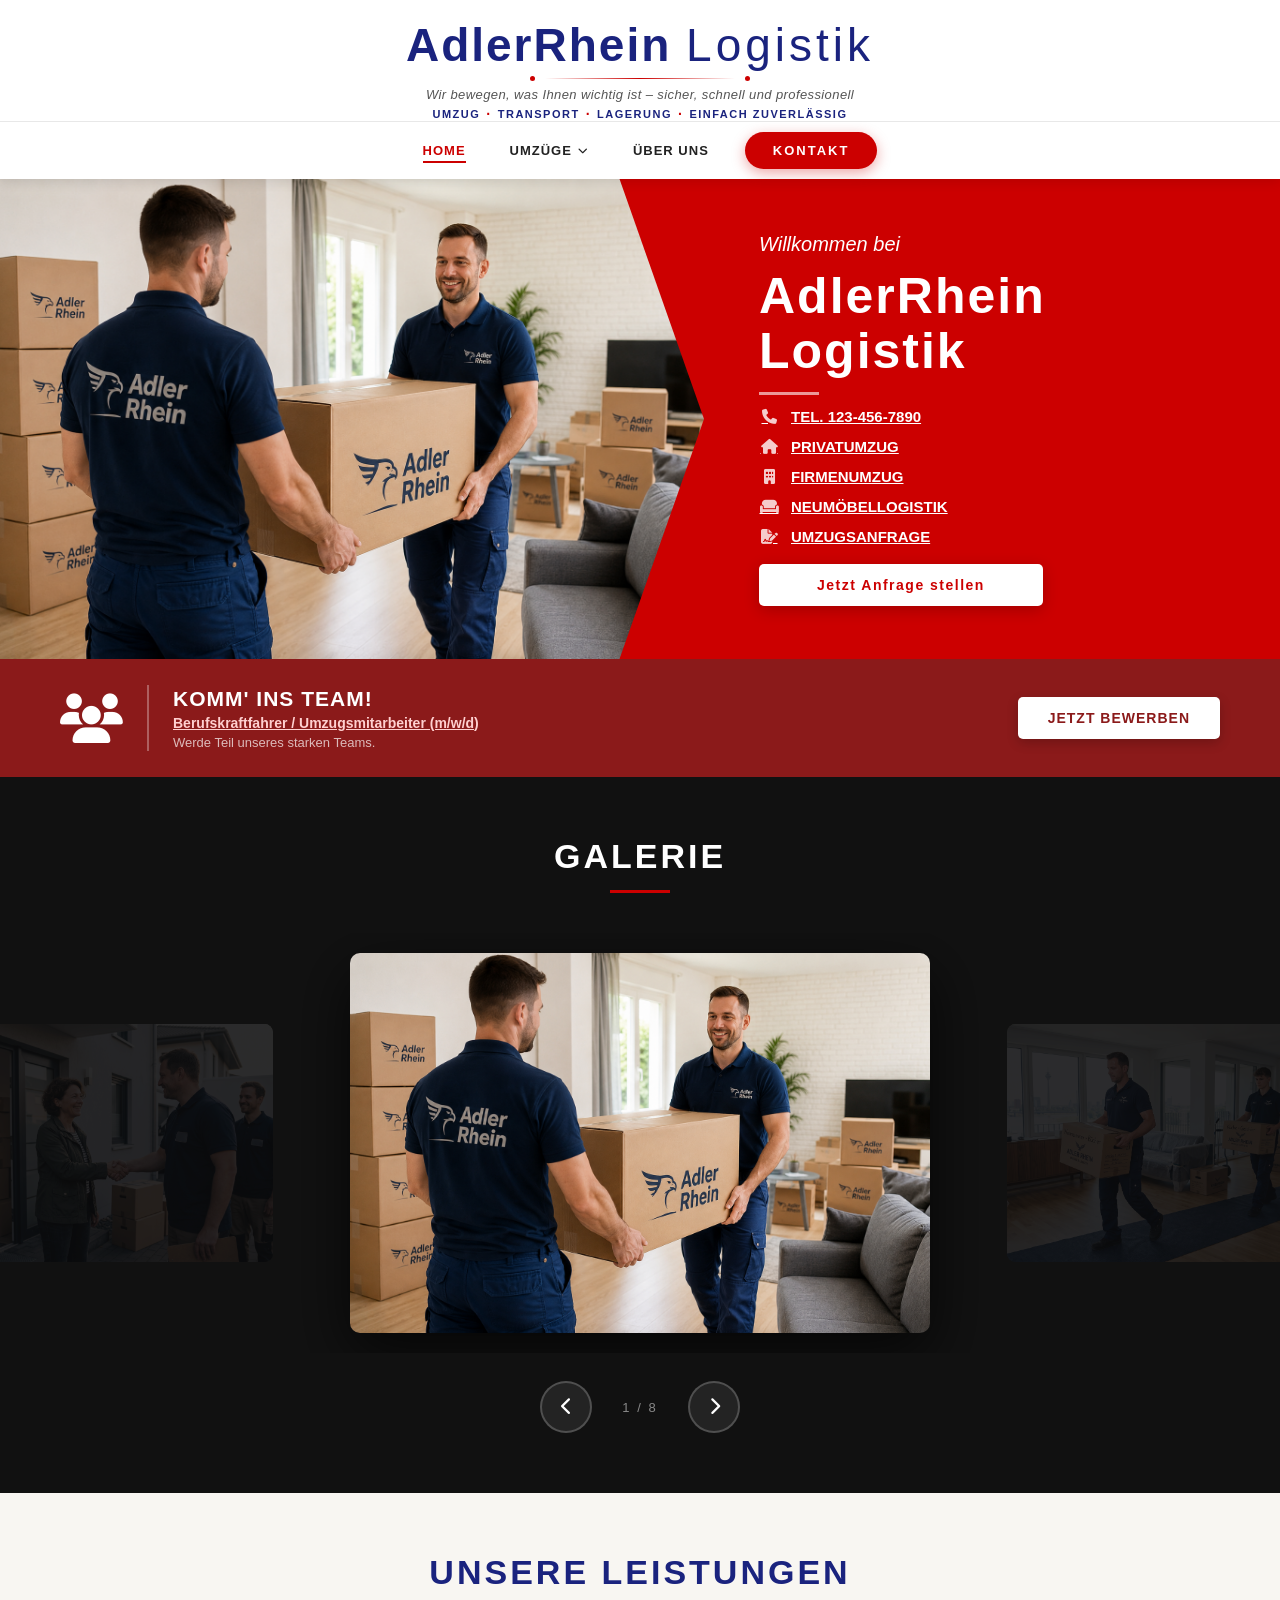
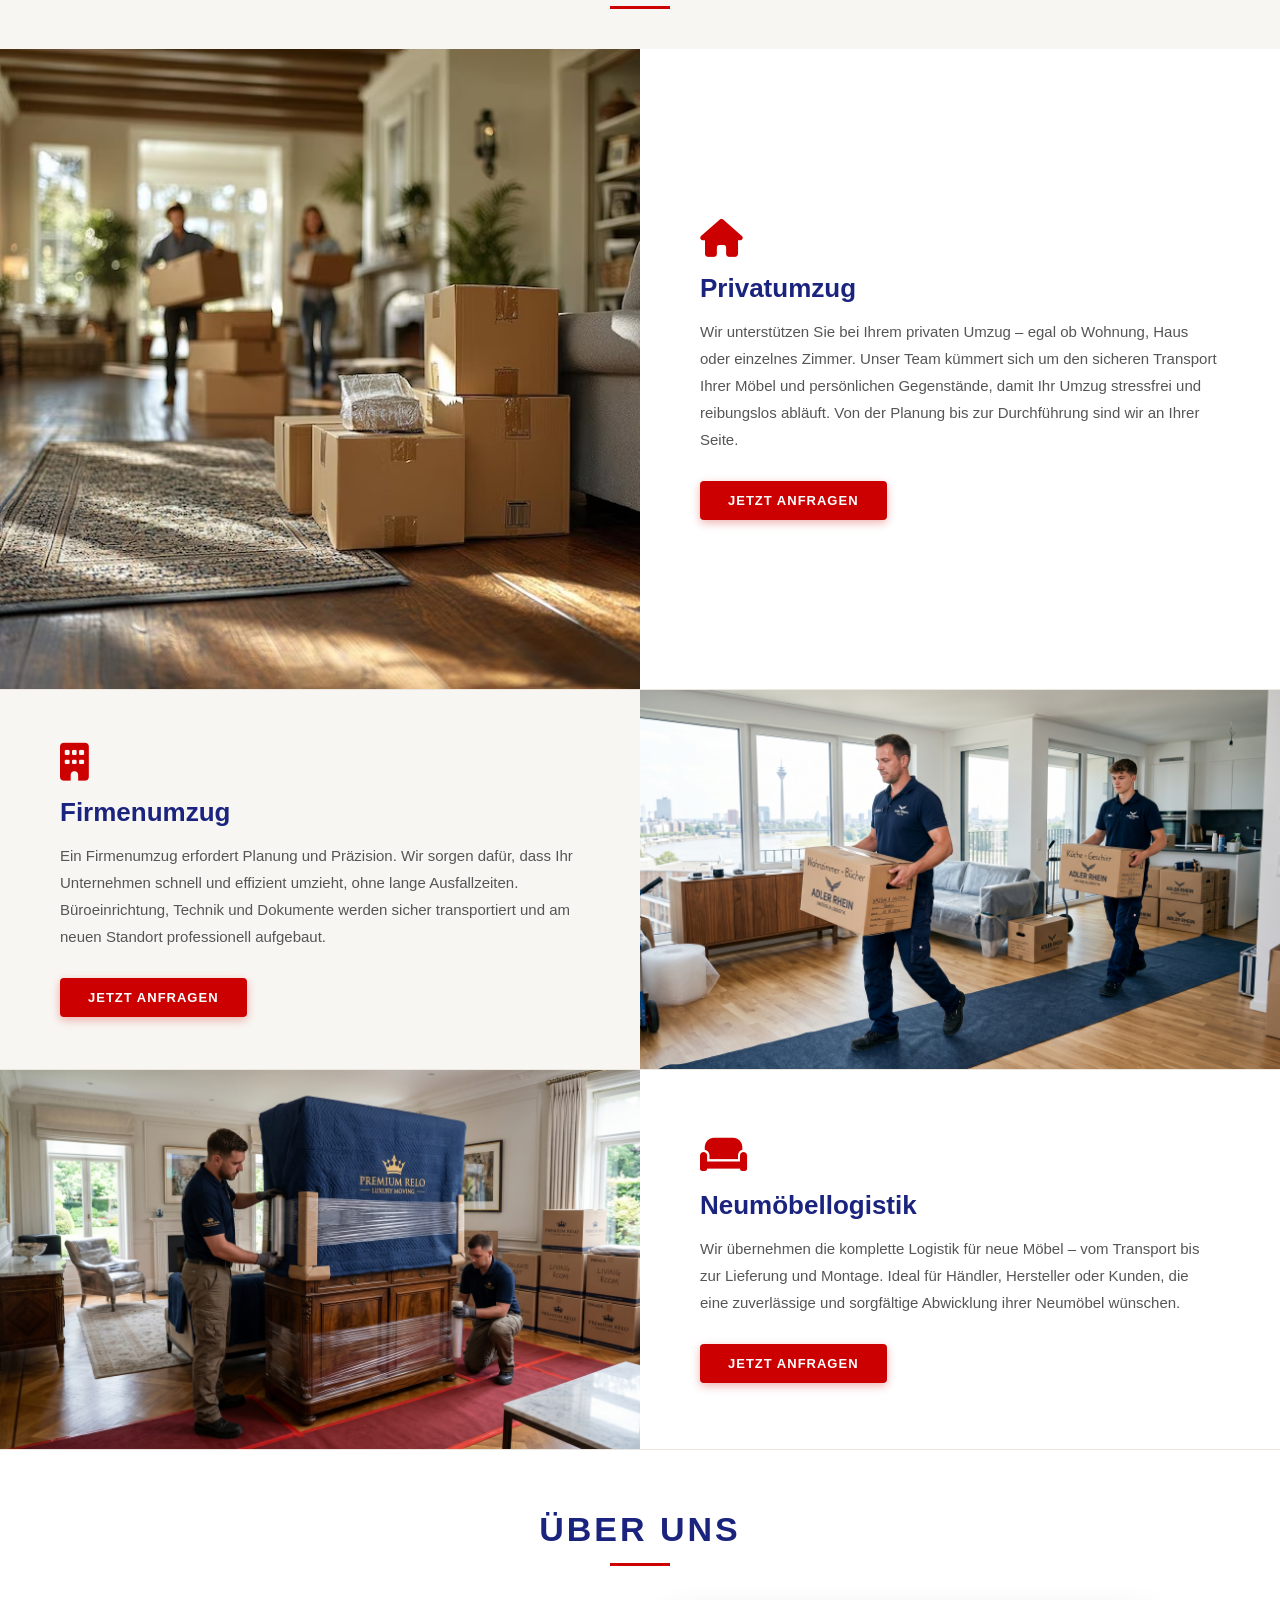
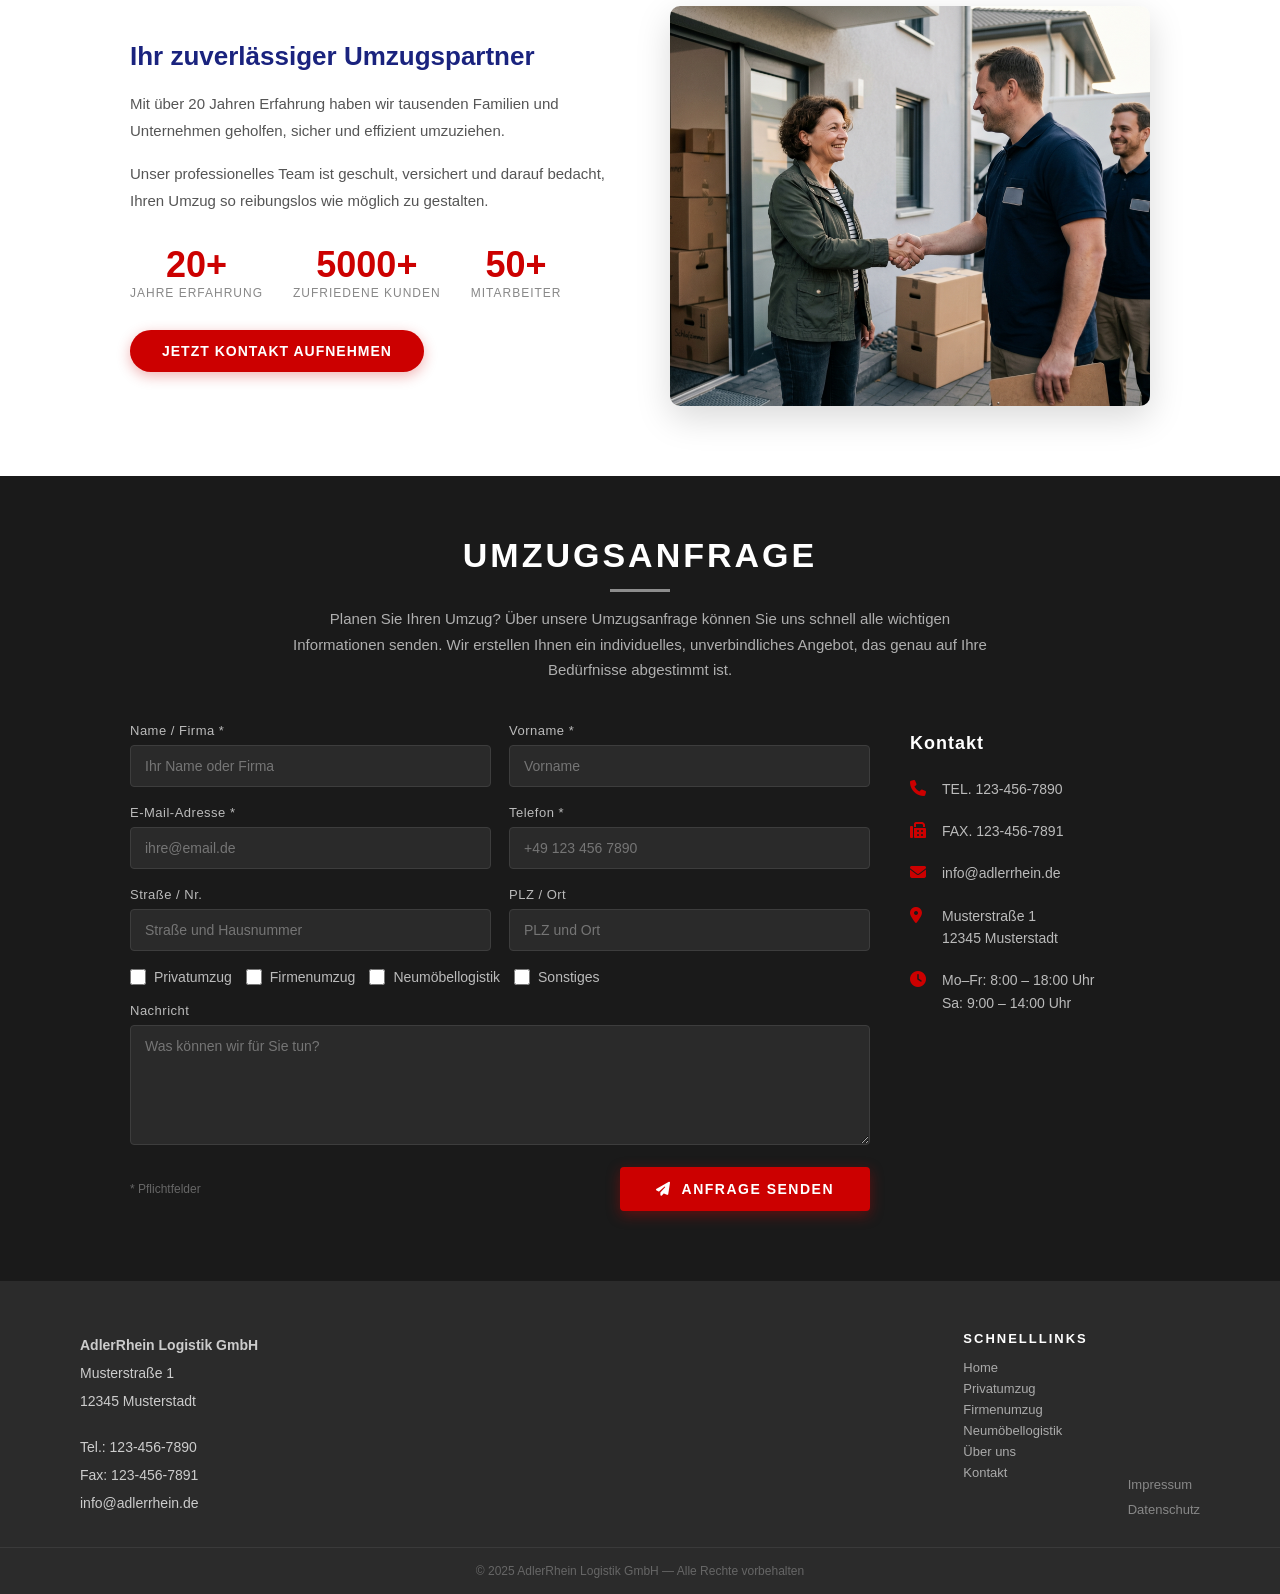
==== index.html @ 9f32ad6b "first commit" ====
<!DOCTYPE html>
<html lang="de">
<head>
    <meta charset="UTF-8">
    <meta name="viewport" content="width=device-width, initial-scale=1.0">
    <title>AdlerRhein Logistik</title>
    <link rel="stylesheet" href="style.css">
    <link rel="stylesheet" href="https://cdnjs.cloudflare.com/ajax/libs/font-awesome/6.5.0/css/all.min.css">
</head>
<body>

<!-- ===== HEADER ===== -->
<header id="site-header">
    <div class="header-logo">
        <h1><span class="logo-bold">AdlerRhein</span> <span class="logo-light">Logistik</span></h1>
        <div class="header-divider">
            <span class="divider-dot"></span>
            <span class="divider-line"></span>
            <span class="divider-dot"></span>
        </div>
        <p class="header-tagline">Wir bewegen, was Ihnen wichtig ist – sicher, schnell und professionell</p>
        <p class="header-sub">
            <span>Umzug</span>
            <span class="sub-sep">·</span>
            <span>Transport</span>
            <span class="sub-sep">·</span>
            <span>Lagerung</span>
            <span class="sub-sep">·</span>
            <span>Einfach zuverlässig</span>
        </p>
    </div>

    <button class="hamburger" id="hamburger" aria-label="Menü öffnen">
        <span></span><span></span><span></span>
    </button>

    <nav id="main-nav">
        <a href="#home" class="nav-link active">HOME</a>

        <!-- UMZÜGE dropdown -->
        <div class="dropdown">
            <a href="#services" class="nav-link dropdown-toggle">
                UMZÜGE <i class="fa-solid fa-chevron-down fa-xs"></i>
            </a>
            <div class="dropdown-menu">
                <a href="#privatumzug"><i class="fa-solid fa-house"></i> Privatumzug</a>
                <a href="#firmenumzug"><i class="fa-solid fa-building"></i> Firmenumzug</a>
                <a href="#neumoebel"><i class="fa-solid fa-couch"></i> Neumöbellogistik</a>
                <a href="#contact"><i class="fa-solid fa-file-signature"></i> Umzugsanfrage</a>
            </div>
        </div>

        <a href="#about" class="nav-link">ÜBER UNS</a>
        <a href="#contact" class="btn-contact">KONTAKT</a>
    </nav>
</header>

<!-- ===== MAIN ===== -->
<main>

    <!-- ══════════ HOME ══════════ -->
    <section id="home">

        <!-- hero -->
        <div id="hero">
            <div id="hero-image-wrap">
                <img src="ChatGPT Image Jun 24, 2026, 08_25_13 PM.png" alt="Adler Rhein Team">
            </div>
            <div id="hero-text">
                <p class="welcome-label">Willkommen bei</p>
                <h2>AdlerRhein<br>Logistik</h2>
                <div class="red-line"></div>
                <!-- ↓ CHANGE PHONE -->
                <a href="tel:+1234567890"><i class="fa-solid fa-phone"></i> TEL. 123-456-7890</a>
                <a href="#privatumzug"><i class="fa-solid fa-house"></i> PRIVATUMZUG</a>
                <a href="#firmenumzug"><i class="fa-solid fa-building"></i> FIRMENUMZUG</a>
                <a href="#neumoebel"><i class="fa-solid fa-couch"></i> NEUMÖBELLOGISTIK</a>
                <a href="#contact"><i class="fa-solid fa-file-signature"></i> UMZUGSANFRAGE</a>
                <a href="#contact" class="btn-quote">
                    <i class="fa-solid fa-file-invoice"></i> Jetzt Anfrage stellen
                    <i class="fa-solid fa-arrow-right"></i>
                </a>
            </div>
        </div>

        <!-- join team banner -->
        <div id="join-team">
            <i class="fa-solid fa-users join-icon"></i>
            <div class="join-divider"></div>
            <div class="join-content">
                <h3>KOMM' INS TEAM!</h3>
                <a href="#contact">Berufskraftfahrer / Umzugsmitarbeiter (m/w/d)</a>
                <p>Werde Teil unseres starken Teams.</p>
            </div>
            <a href="#contact" class="btn-apply">JETZT BEWERBEN</a>
        </div>

    </section>

    <!-- ══════════ GALERIE ══════════ -->
    <section id="galerie">
        <div class="section-title">
            <h2>GALERIE</h2>
            <div class="title-line"></div>
        </div>

        <div class="carousel-wrap">
            <!-- prev slide -->
            <div class="car-slide car-prev" onclick="galPrev()">
                <img id="car-img-prev" src="" alt="">
                <div class="car-dim"></div>
            </div>
            <!-- active / center slide -->
            <div class="car-slide car-active">
                <img id="car-img-active" src="" alt="">
            </div>
            <!-- next slide -->
            <div class="car-slide car-next" onclick="galNext()">
                <img id="car-img-next" src="" alt="">
                <div class="car-dim"></div>
            </div>
        </div>

        <!-- arrow buttons -->
        <div class="car-arrows">
            <button class="car-btn" onclick="galPrev()"><i class="fa-solid fa-chevron-left"></i></button>
            <span class="car-counter" id="car-counter">1 / 8</span>
            <button class="car-btn" onclick="galNext()"><i class="fa-solid fa-chevron-right"></i></button>
        </div>
    </section>

    <!-- ══════════ SERVICES ══════════ -->
    <section id="services">
        <div class="section-title">
            <h2>UNSERE LEISTUNGEN</h2>
            <div class="title-line"></div>
        </div>

        <!-- 1. Privatumzug -->
        <div id="privatumzug" class="service-block">
            <div class="img-wrap">
                <img src="imgi_189_ein_gut_beleuchtetes_wohnzimmer_mit_unverpackten_kartonkisten.jpg" alt="Privatumzug">
            </div>
            <div class="service-info">
                <i class="fa-solid fa-house service-icon"></i>
                <h3>Privatumzug</h3>
                <p>Wir unterstützen Sie bei Ihrem privaten Umzug – egal ob Wohnung, Haus oder einzelnes Zimmer. Unser Team kümmert sich um den sicheren Transport Ihrer Möbel und persönlichen Gegenstände, damit Ihr Umzug stressfrei und reibungslos abläuft. Von der Planung bis zur Durchführung sind wir an Ihrer Seite.</p>
                <a href="#contact" class="btn-service">Jetzt anfragen</a>
            </div>
        </div>

        <!-- 2. Firmenumzug -->
        <div id="firmenumzug" class="service-block reverse">
            <div class="img-wrap">
                <img src="Ultra_realistic_professional_moving_service_202606242046.jpg" alt="Firmenumzug">
            </div>
            <div class="service-info">
                <i class="fa-solid fa-building service-icon"></i>
                <h3>Firmenumzug</h3>
                <p>Ein Firmenumzug erfordert Planung und Präzision. Wir sorgen dafür, dass Ihr Unternehmen schnell und effizient umzieht, ohne lange Ausfallzeiten. Büroeinrichtung, Technik und Dokumente werden sicher transportiert und am neuen Standort professionell aufgebaut.</p>
                <a href="#contact" class="btn-service">Jetzt anfragen</a>
            </div>
        </div>

        <!-- 3. Neumöbellogistik -->
        <div id="neumoebel" class="service-block">
            <div class="img-wrap">
                <img src="Ultra_realistic_premium_furniture_packing_202606242051.jpg" alt="Neumöbellogistik">
            </div>
            <div class="service-info">
                <i class="fa-solid fa-couch service-icon"></i>
                <h3>Neumöbellogistik</h3>
                <p>Wir übernehmen die komplette Logistik für neue Möbel – vom Transport bis zur Lieferung und Montage. Ideal für Händler, Hersteller oder Kunden, die eine zuverlässige und sorgfältige Abwicklung ihrer Neumöbel wünschen.</p>
                <a href="#contact" class="btn-service">Jetzt anfragen</a>
            </div>
        </div>

    </section>

    <!-- ══════════ ÜBER UNS ══════════ -->
    <section id="about">
        <div class="section-title">
            <h2>ÜBER UNS</h2>
            <div class="title-line"></div>
        </div>
        <div class="about-content">
            <div class="about-text">
                <!-- ↓ CHANGE ABOUT TEXT -->
                <h3>Ihr zuverlässiger Umzugspartner</h3>
                <p>Mit über 20 Jahren Erfahrung haben wir tausenden Familien und Unternehmen geholfen, sicher und effizient umzuziehen.</p>
                <p>Unser professionelles Team ist geschult, versichert und darauf bedacht, Ihren Umzug so reibungslos wie möglich zu gestalten.</p>
                <div class="about-stats">
                    <div class="stat">
                        <span class="stat-num">20+</span>
                        <span class="stat-label">Jahre Erfahrung</span>
                    </div>
                    <div class="stat">
                        <span class="stat-num">5000+</span>
                        <span class="stat-label">Zufriedene Kunden</span>
                    </div>
                    <div class="stat">
                        <span class="stat-num">50+</span>
                        <span class="stat-label">Mitarbeiter</span>
                    </div>
                </div>
                <a href="#contact" class="btn-about">Jetzt Kontakt aufnehmen</a>
            </div>
            <div class="about-image">
                <img src="Ultra_realistic_happy_customer_shaking_202606242105.jpg" alt="Unser Team">
            </div>
        </div>
    </section>

    <!-- ══════════ KONTAKT / UMZUGSANFRAGE ══════════ -->
    <section id="contact">
        <div class="section-title light">
            <h2>UMZUGSANFRAGE</h2>
            <div class="title-line"></div>
            <p class="contact-subtitle">Planen Sie Ihren Umzug? Über unsere Umzugsanfrage können Sie uns schnell alle wichtigen Informationen senden. Wir erstellen Ihnen ein individuelles, unverbindliches Angebot, das genau auf Ihre Bedürfnisse abgestimmt ist.</p>
        </div>

        <div class="contact-wrap">
            <form class="contact-form" onsubmit="submitForm(event)">
                <div class="form-row">
                    <div class="form-group">
                        <label>Name / Firma *</label>
                        <input type="text" placeholder="Ihr Name oder Firma">
                    </div>
                    <div class="form-group">
                        <label>Vorname *</label>
                        <input type="text" placeholder="Vorname">
                    </div>
                </div>
                <div class="form-row">
                    <div class="form-group">
                        <label>E-Mail-Adresse *</label>
                        <input type="email" placeholder="ihre@email.de">
                    </div>
                    <div class="form-group">
                        <label>Telefon *</label>
                        <input type="tel" placeholder="+49 123 456 7890">
                    </div>
                </div>
                <div class="form-row">
                    <div class="form-group">
                        <label>Straße / Nr.</label>
                        <input type="text" placeholder="Straße und Hausnummer">
                    </div>
                    <div class="form-group">
                        <label>PLZ / Ort</label>
                        <input type="text" placeholder="PLZ und Ort">
                    </div>
                </div>
                <div class="form-row checkbox-row">
                    <label class="checkbox-label">
                        <input type="checkbox"> Privatumzug
                    </label>
                    <label class="checkbox-label">
                        <input type="checkbox"> Firmenumzug
                    </label>
                    <label class="checkbox-label">
                        <input type="checkbox"> Neumöbellogistik
                    </label>
                    <label class="checkbox-label">
                        <input type="checkbox"> Sonstiges
                    </label>
                </div>
                <div class="form-group full">
                    <label>Nachricht</label>
                    <textarea rows="5" placeholder="Was können wir für Sie tun?"></textarea>
                </div>
                <div class="form-actions">
                    <p class="form-note">* Pflichtfelder</p>
                    <button type="submit" class="btn-submit">
                        <i class="fa-solid fa-paper-plane"></i> ANFRAGE SENDEN
                    </button>
                </div>
            </form>

            <!-- sidebar -->
            <div class="contact-info">
                <h3>Kontakt</h3>
                <!-- ↓ CHANGE CONTACT DETAILS -->
                <div class="info-item">
                    <i class="fa-solid fa-phone"></i>
                    <span>TEL. 123-456-7890</span>
                </div>
                <div class="info-item">
                    <i class="fa-solid fa-fax"></i>
                    <span>FAX. 123-456-7891</span>
                </div>
                <div class="info-item">
                    <i class="fa-solid fa-envelope"></i>
                    <span>info@adlerrhein.de</span>
                </div>
                <div class="info-item">
                    <i class="fa-solid fa-location-dot"></i>
                    <span>Musterstraße 1<br>12345 Musterstadt</span>
                </div>
                <div class="info-item">
                    <i class="fa-solid fa-clock"></i>
                    <span>Mo–Fr: 8:00 – 18:00 Uhr<br>Sa: 9:00 – 14:00 Uhr</span>
                </div>
            </div>
        </div>
    </section>

</main>

<!-- ===== FOOTER ===== -->
<footer>
    <div class="footer-inner">
        <div id="footer-left">
            <!-- ↓ CHANGE COMPANY INFO -->
            <p><strong>AdlerRhein Logistik GmbH</strong></p>
            <p>Musterstraße 1</p>
            <p>12345 Musterstadt</p>
            <br>
            <p>Tel.: 123-456-7890</p>
            <p>Fax: 123-456-7891</p>
            <a href="mailto:info@adlerrhein.de">info@adlerrhein.de</a>
        </div>
        <div id="footer-links">
            <h4>Schnelllinks</h4>
            <a href="#home">Home</a>
            <a href="#privatumzug">Privatumzug</a>
            <a href="#firmenumzug">Firmenumzug</a>
            <a href="#neumoebel">Neumöbellogistik</a>
            <a href="#about">Über uns</a>
            <a href="#contact">Kontakt</a>
        </div>
        <div id="footer-legal">
            <a href="#">Impressum</a>
            <a href="#">Datenschutz</a>
        </div>
    </div>
    <div id="footer-bottom">
        <p>© 2025 AdlerRhein Logistik GmbH — Alle Rechte vorbehalten</p>
    </div>
</footer>


<!-- ===== JAVASCRIPT ===== -->
<script>
    /* smooth scroll */
    document.querySelectorAll('a[href^="#"]').forEach(link => {
        link.addEventListener('click', e => {
            const target = document.querySelector(link.getAttribute('href'));
            if (!target) return;
            e.preventDefault();
            const offset = document.getElementById('site-header').offsetHeight + 10;
            window.scrollTo({ top: target.offsetTop - offset, behavior: 'smooth' });
            document.getElementById('main-nav').classList.remove('open');
            document.getElementById('hamburger').classList.remove('open');
        });
    });

    /* hamburger */
    document.getElementById('hamburger').addEventListener('click', () => {
        document.getElementById('main-nav').classList.toggle('open');
        document.getElementById('hamburger').classList.toggle('open');
    });

    /* active nav on scroll */
    const navSections = ['home','services','about','contact'];
    window.addEventListener('scroll', () => {
        const scrollY = window.scrollY + document.getElementById('site-header').offsetHeight + 20;
        let current = 'home';
        navSections.forEach(id => {
            const el = document.getElementById(id);
            if (el && scrollY >= el.offsetTop) current = id;
        });
        document.querySelectorAll('nav .nav-link').forEach(a => {
            a.classList.toggle('active', a.getAttribute('href') === '#' + current);
        });
    });

    /* ── CAROUSEL ── */
    const galImages = [
        'ChatGPT Image Jun 24, 2026, 08_25_13 PM.png',
        'Ultra_realistic_professional_moving_service_202606242046.jpg',
        '01 (3).jpeg',
        '01 (4).jpg',
        'imgi_22_zwei_bewegliche_dienstleute_in_einem_raum_die_eine_schwere.jpg',
        'Ultra_realistic_premium_furniture_packing_202606242051.jpg',
        'Ultra_realistic_premium_furniture_packing_202606242052.jpg',
        'Ultra_realistic_happy_customer_shaking_202606242105.jpg',
    ];
    let galIdx = 0;

    function updateCarousel(dir) {
        const total  = galImages.length;
        const prev   = (galIdx - 1 + total) % total;
        const next   = (galIdx + 1) % total;

        const imgPrev   = document.getElementById('car-img-prev');
        const imgActive = document.getElementById('car-img-active');
        const imgNext   = document.getElementById('car-img-next');

        /* slide-out animation */
        const wrap = document.querySelector('.carousel-wrap');
        wrap.classList.add(dir > 0 ? 'slide-left' : 'slide-right');

        setTimeout(() => {
            imgPrev.src   = galImages[prev];
            imgActive.src = galImages[galIdx];
            imgNext.src   = galImages[next];
            document.getElementById('car-counter').textContent =
                `${galIdx + 1} / ${total}`;
            wrap.classList.remove('slide-left', 'slide-right');
        }, 260);
    }

    function galNext() {
        galIdx = (galIdx + 1) % galImages.length;
        updateCarousel(1);
    }
    function galPrev() {
        galIdx = (galIdx - 1 + galImages.length) % galImages.length;
        updateCarousel(-1);
    }

    /* init carousel on load */
    document.addEventListener('DOMContentLoaded', () => updateCarousel(0));

    /* keyboard */
    document.addEventListener('keydown', e => {
        if (e.key === 'ArrowLeft')  galPrev();
        if (e.key === 'ArrowRight') galNext();
    });

    /* form submit */
    function submitForm(e) {
        e.preventDefault();
        const btn = e.target.querySelector('.btn-submit');
        btn.innerHTML = '<i class="fa-solid fa-check"></i> GESENDET!';
        btn.style.background = '#1a7e3c';
        setTimeout(() => {
            btn.innerHTML = '<i class="fa-solid fa-paper-plane"></i> ANFRAGE SENDEN';
            btn.style.background = '';
            e.target.reset();
        }, 3000);
    }
</script>

</body>
</html>
---- style.css ----
/* ══════════════════════════════════════
   GLOBAL
══════════════════════════════════════ */
*, *::before, *::after { margin:0; padding:0; box-sizing:border-box; }
html { scroll-behavior: smooth; }
body { font-family: Arial, sans-serif; background: #fff; color: #222; }
img  { display: block; max-width: 100%; }
a    { text-decoration: none; }

/* ══════════════════════════════════════
   ANIMATIONS
══════════════════════════════════════ */
@keyframes fadeInDown  { from{opacity:0;transform:translateY(-30px)} to{opacity:1;transform:translateY(0)} }
@keyframes slideInLeft { from{opacity:0;transform:translateX(-60px)} to{opacity:1;transform:translateX(0)} }
@keyframes slideInRight{ from{opacity:0;transform:translateX(60px)}  to{opacity:1;transform:translateX(0)} }
@keyframes fadeInUp    { from{opacity:0;transform:translateY(20px)}  to{opacity:1;transform:translateY(0)} }
@keyframes expandLine  { from{width:0}    to{width:60px} }
@keyframes pulse       { 0%,100%{box-shadow:0 0 0 0 rgba(255,255,255,.5)} 50%{box-shadow:0 0 0 10px rgba(255,255,255,0)} }

/* ══════════════════════════════════════
   HEADER
══════════════════════════════════════ */
#site-header {
    position: sticky;
    top: 0;
    z-index: 1000;
    background: #fff;
    box-shadow: 0 2px 12px rgba(0,0,0,.12);
}
.header-logo {
    text-align: center;
    padding: 22px 20px 0;
    animation: fadeInDown .7s ease both;
}
.header-logo h1 {
    font-size: 46px;
    letter-spacing: 2px;
    font-weight: 900;
    cursor: default;
    line-height: 1;
}
.logo-bold  { color: #1a237e; font-weight: 900; }
.logo-light { color: #1a237e; font-weight: 300; letter-spacing: 4px; }

.header-divider {
    display: flex;
    align-items: center;
    justify-content: center;
    gap: 10px;
    margin: 8px auto 6px;
    width: 220px;
}
.divider-line {
    flex: 1;
    height: 1px;
    background: linear-gradient(to right, transparent, #cc0000, transparent);
}
.divider-dot {
    width: 5px;
    height: 5px;
    background: #cc0000;
    border-radius: 50%;
    flex-shrink: 0;
}

.header-tagline {
    color: #555;
    font-size: 13px;
    font-style: italic;
    font-weight: 400;
    letter-spacing: .4px;
    margin-top: 2px;
}
.header-sub {
    display: flex;
    justify-content: center;
    align-items: center;
    gap: 6px;
    margin-top: 5px;
    font-size: 11px;
    font-weight: 700;
    letter-spacing: 1.5px;
    text-transform: uppercase;
    color: #1a237e;
}
.sub-sep { color: #cc0000; font-size: 14px; line-height: 1; }

/* ══════════════════════════════════════
   NAV
══════════════════════════════════════ */
#main-nav {
    display: flex;
    justify-content: center;
    align-items: center;
    padding: 10px 20px;
    border-top: 1px solid #e8e8e8;
    gap: 4px;
    animation: fadeInDown .7s ease .2s both;
}
.nav-link {
    color: #222;
    font-size: 13px;
    font-weight: 700;
    padding: 9px 20px;
    letter-spacing: 1px;
    text-transform: uppercase;
    position: relative;
    transition: color .25s ease;
    white-space: nowrap;
}
.nav-link::after {
    content: '';
    position: absolute;
    bottom: 4px;
    left: 20px; right: 20px;
    height: 2px;
    background: #cc0000;
    transform: scaleX(0);
    transition: transform .25s ease;
}
.nav-link:hover  { color: #cc0000; }
.nav-link:hover::after { transform: scaleX(1); }
.nav-link.active { color: #cc0000; }
.nav-link.active::after { transform: scaleX(1); }

/* — DROPDOWN — */
.dropdown { position: relative; }
.dropdown-toggle { display: flex; align-items: center; gap: 6px; }
.dropdown-toggle .fa-chevron-down {
    transition: transform .25s ease;
}
.dropdown:hover .dropdown-toggle .fa-chevron-down { transform: rotate(180deg); }

.dropdown-menu {
    position: absolute;
    top: calc(100% + 4px);
    left: 0;
    background: #1a1a1a;
    min-width: 230px;
    border-top: 3px solid #cc0000;
    box-shadow: 0 8px 24px rgba(0,0,0,.25);
    z-index: 200;
    opacity: 0;
    visibility: hidden;
    transform: translateY(-8px);
    transition: opacity .25s ease, visibility .25s ease, transform .25s ease;
    pointer-events: none;
}
.dropdown:hover .dropdown-menu {
    opacity: 1;
    visibility: visible;
    transform: translateY(0);
    pointer-events: auto;
}
.dropdown-menu a {
    display: flex;
    align-items: center;
    gap: 12px;
    padding: 13px 20px;
    color: #ddd;
    font-size: 13px;
    font-weight: 600;
    letter-spacing: .5px;
    border-bottom: 1px solid #2d2d2d;
    transition: background .2s ease, color .2s ease, padding-left .2s ease;
}
.dropdown-menu a:last-child { border-bottom: none; }
.dropdown-menu a i { color: #cc0000; width: 16px; }
.dropdown-menu a:hover { background: #cc0000; color: #fff; padding-left: 28px; }
.dropdown-menu a:hover i { color: #fff; }

/* — CONTACT BUTTON — */
.btn-contact {
    background: #cc0000 !important;
    color: #fff !important;
    padding: 11px 28px !important;
    border-radius: 50px;
    margin-left: 12px;
    font-size: 13px !important;
    font-weight: 900 !important;
    letter-spacing: 2px !important;
    text-transform: uppercase;
    box-shadow: 0 4px 14px rgba(204,0,0,.35);
    transition: background .25s, transform .2s, box-shadow .2s !important;
}
.btn-contact:hover {
    background: #1a237e !important;
    transform: translateY(-2px) !important;
    box-shadow: 0 6px 20px rgba(26,35,126,.4) !important;
}

/* — HAMBURGER — */
.hamburger {
    display: none;
    flex-direction: column;
    gap: 5px;
    background: none;
    border: none;
    cursor: pointer;
    padding: 10px;
    position: absolute;
    right: 16px;
    top: 50%;
    transform: translateY(-50%);
}
.hamburger span {
    display: block;
    width: 26px;
    height: 3px;
    background: #1a237e;
    border-radius: 2px;
    transition: all .3s ease;
}
.hamburger.open span:nth-child(1) { transform: translateY(8px) rotate(45deg); }
.hamburger.open span:nth-child(2) { opacity: 0; }
.hamburger.open span:nth-child(3) { transform: translateY(-8px) rotate(-45deg); }

/* ══════════════════════════════════════
   HERO
══════════════════════════════════════ */
#hero {
    display: flex;
    background: #cc0000;
    min-height: 480px;
    overflow: hidden;
}
#hero-image-wrap {
    width: 55%;
    flex-shrink: 0;
    animation: slideInLeft .9s ease .3s both;
}
#hero-image-wrap img {
    width: 100%;
    height: 100%;
    object-fit: cover;
    clip-path: polygon(0 0, 88% 0, 100% 50%, 88% 100%, 0 100%);
    transition: clip-path .4s ease;
}
#hero-image-wrap:hover img {
    clip-path: polygon(0 0, 91% 0, 100% 50%, 91% 100%, 0 100%);
}
#hero-text {
    flex: 1;
    display: flex;
    flex-direction: column;
    justify-content: center;
    padding: 40px 55px;
    gap: 13px;
    animation: slideInRight .9s ease .3s both;
}
.welcome-label {
    font-style: italic;
    font-size: 20px;
    color: #fff;
    animation: fadeInUp .6s ease .7s both;
}
#hero-text h2 {
    font-size: 50px;
    font-weight: 900;
    color: #fff;
    letter-spacing: 2px;
    line-height: 1.1;
    animation: fadeInUp .6s ease .8s both;
}
.red-line {
    width: 60px;
    height: 3px;
    background: rgba(255,255,255,.6);
    animation: expandLine .6s ease 1.1s both;
}
.hero-tagline {
    font-size: 16px;
    color: rgba(255,255,255,.95);
    font-weight: 700;
    line-height: 1.5;
    animation: fadeInUp .6s ease 1s both;
}
.hero-subtitle {
    font-size: 14px;
    color: rgba(255,255,255,.75);
    font-style: italic;
    letter-spacing: .5px;
    animation: fadeInUp .6s ease 1.05s both;
}
#hero-text a {
    color: #fff;
    text-decoration: underline;
    font-size: 15px;
    font-weight: 700;
    display: flex;
    align-items: center;
    gap: 12px;
    transition: color .2s, transform .2s;
}
#hero-text a:nth-child(5) { animation: fadeInUp .5s ease 1.1s both; }
#hero-text a:nth-child(6) { animation: fadeInUp .5s ease 1.2s both; }
#hero-text a:nth-child(7) { animation: fadeInUp .5s ease 1.3s both; }
#hero-text a:nth-child(8) { animation: fadeInUp .5s ease 1.4s both; }
#hero-text a:nth-child(9) { animation: fadeInUp .5s ease 1.5s both; }
#hero-text a:hover { color: #ffd0d0; transform: translateX(6px); text-decoration: none; }
#hero-text a i { color: rgba(255,255,255,.8); width: 20px; text-align: center; transition: transform .2s; }
#hero-text a:hover i { transform: scale(1.2); color: #fff; }

.btn-quote {
    display: inline-flex !important;
    align-items: center;
    gap: 10px;
    margin-top: 6px;
    padding: 13px 26px;
    background: #fff;
    color: #cc0000 !important;
    text-decoration: none !important;
    font-size: 14px !important;
    font-weight: 900 !important;
    letter-spacing: 1.5px;
    border-radius: 5px;
    width: fit-content;
    box-shadow: 0 4px 16px rgba(0,0,0,.2);
    transition: background .25s, color .25s, transform .2s, box-shadow .2s !important;
    animation: fadeInUp .6s ease 1.6s both, pulse 2s ease 2.5s 3;
}
.btn-quote:hover {
    background: #1a237e !important;
    color: #fff !important;
    transform: translateY(-3px) !important;
    box-shadow: 0 8px 22px rgba(0,0,0,.3) !important;
}

/* ══════════════════════════════════════
   JOIN TEAM BANNER
══════════════════════════════════════ */
#join-team {
    display: flex;
    align-items: center;
    gap: 24px;
    padding: 26px 60px;
    background: #8b1a1a;
    transition: background .3s;
}
#join-team:hover { background: #7a1515; }
.join-icon { font-size: 50px; color: #fff; flex-shrink: 0; transition: transform .3s; }
#join-team:hover .join-icon { transform: scale(1.1); }
.join-divider { width: 2px; height: 66px; background: rgba(255,255,255,.3); flex-shrink: 0; }
.join-content { flex: 1; display: flex; flex-direction: column; gap: 4px; }
.join-content h3 { font-size: 21px; font-weight: 900; color: #fff; letter-spacing: 1px; }
.join-content a { color: #ffd0d0; text-decoration: underline; font-weight: 700; font-size: 14px; transition: color .2s; }
.join-content a:hover { color: #fff; }
.join-content p { color: rgba(255,255,255,.7); font-size: 13px; }
.btn-apply {
    background: #fff;
    color: #8b1a1a !important;
    padding: 13px 30px;
    font-size: 14px;
    font-weight: 900;
    letter-spacing: 1px;
    border-radius: 5px;
    flex-shrink: 0;
    white-space: nowrap;
    box-shadow: 0 4px 12px rgba(0,0,0,.2);
    transition: background .25s, color .25s, transform .2s;
}
.btn-apply:hover { background: #1a237e; color: #fff !important; transform: translateY(-2px); }

/* ══════════════════════════════════════
   SECTION TITLE (shared)
══════════════════════════════════════ */
.section-title {
    text-align: center;
    padding: 60px 20px 40px;
}
.section-title h2 {
    font-size: 34px;
    color: #1a237e;
    font-weight: 900;
    letter-spacing: 3px;
}
.section-title.light h2 { color: #fff; }
.title-line {
    width: 60px;
    height: 3px;
    background: #cc0000;
    margin: 14px auto 0;
}
.section-title.light .title-line { background: rgba(255,255,255,.5); }

/* ══════════════════════════════════════
   SERVICES SECTION
══════════════════════════════════════ */
#services { background: #f8f6f2; }

.service-block {
    display: flex;
    align-items: stretch;
    min-height: 380px;
    border-bottom: 1px solid #ece8e0;
}
.service-block.reverse { flex-direction: row-reverse; }

/* image wrapper — overflow hidden = zoom stays inside */
.service-block .img-wrap {
    width: 50%;
    flex-shrink: 0;
    overflow: hidden;
    position: relative;
}
.service-block .img-wrap img {
    width: 100%;
    height: 100%;
    object-fit: cover;
    display: block;
    transition: transform .6s cubic-bezier(.25,.46,.45,.94);
}
.service-block:hover .img-wrap img {
    transform: scale(1.08);
}

/* subtle overlay on hover */
.service-block .img-wrap::after {
    content: '';
    position: absolute;
    inset: 0;
    background: rgba(26,35,126,0);
    transition: background .4s ease;
}
.service-block:hover .img-wrap::after {
    background: rgba(26,35,126,.08);
}

.service-info {
    flex: 1;
    display: flex;
    flex-direction: column;
    justify-content: center;
    padding: 50px 60px;
    background: #fff;
    transition: background .3s ease;
}
.service-block.reverse .service-info { background: #f8f6f2; }
.service-block:hover .service-info { background: #fff; }

.service-icon {
    font-size: 38px;
    color: #cc0000;
    margin-bottom: 16px;
    transition: transform .3s ease;
}
.service-block:hover .service-icon { transform: scale(1.15); }

.service-info h3 {
    font-size: 26px;
    color: #1a237e;
    font-weight: 900;
    margin-bottom: 14px;
}
.service-info p {
    font-size: 15px;
    color: #555;
    line-height: 1.8;
    margin-bottom: 28px;
}
.btn-service {
    display: inline-block;
    padding: 12px 28px;
    background: #cc0000;
    color: #fff;
    font-weight: 700;
    font-size: 13px;
    letter-spacing: 1px;
    text-transform: uppercase;
    border-radius: 4px;
    width: fit-content;
    box-shadow: 0 3px 10px rgba(204,0,0,.3);
    transition: background .25s, transform .2s, box-shadow .2s;
}
.btn-service:hover {
    background: #1a237e;
    transform: translateY(-3px);
    box-shadow: 0 6px 18px rgba(26,35,126,.3);
}

/* ══════════════════════════════════════
   ABOUT SECTION
══════════════════════════════════════ */
#about { padding: 0 0 70px; background: #fff; }
.about-content {
    display: flex;
    align-items: center;
    gap: 60px;
    max-width: 1100px;
    margin: 0 auto;
    padding: 0 40px;
}
.about-text { flex: 1; }
.about-text h3 { font-size: 26px; color: #1a237e; font-weight: 900; margin-bottom: 18px; }
.about-text p  { font-size: 15px; color: #555; line-height: 1.8; margin-bottom: 16px; }
.about-stats {
    display: flex;
    gap: 30px;
    margin: 30px 0;
    flex-wrap: wrap;
}
.stat { text-align: center; }
.stat-num   { display: block; font-size: 36px; font-weight: 900; color: #cc0000; }
.stat-label { display: block; font-size: 12px; color: #888; letter-spacing: 1px; text-transform: uppercase; }
.btn-about {
    display: inline-block;
    padding: 13px 32px;
    background: #cc0000;
    color: #fff;
    font-weight: 900;
    font-size: 14px;
    letter-spacing: 1px;
    text-transform: uppercase;
    border-radius: 50px;
    box-shadow: 0 4px 14px rgba(204,0,0,.3);
    transition: background .25s, transform .2s;
}
.btn-about:hover { background: #1a237e; transform: translateY(-2px); }
.about-image {
    flex: 1;
    overflow: hidden;
    border-radius: 10px;
    box-shadow: 0 12px 35px rgba(0,0,0,.15);
    position: relative;
}
.about-image img {
    width: 100%;
    height: 400px;
    object-fit: cover;
    display: block;
    transition: transform .6s cubic-bezier(.25,.46,.45,.94);
}
.about-image:hover img { transform: scale(1.07); }
.about-image::after {
    content: '';
    position: absolute;
    inset: 0;
    border-radius: 10px;
    box-shadow: inset 0 0 0 0 rgba(204,0,0,.3);
    transition: box-shadow .4s ease;
}
.about-image:hover::after {
    box-shadow: inset 0 0 0 4px rgba(204,0,0,.4);
}

/* ══════════════════════════════════════
   CONTACT SECTION (dark)
══════════════════════════════════════ */
#contact {
    background: #1a1a1a;
    padding-bottom: 70px;
}
.contact-subtitle {
    color: rgba(255,255,255,.65);
    margin-top: 14px;
    font-size: 15px;
    max-width: 700px;
    margin-left: auto;
    margin-right: auto;
    line-height: 1.7;
}
.contact-wrap {
    display: flex;
    gap: 40px;
    max-width: 1100px;
    margin: 0 auto;
    padding: 0 40px;
}

/* form */
.contact-form { flex: 1; display: flex; flex-direction: column; gap: 18px; }
.form-row {
    display: flex;
    gap: 18px;
}
.form-group {
    display: flex;
    flex-direction: column;
    gap: 7px;
    flex: 1;
}
.form-group.full { flex: 1 1 100%; }
.form-group label { color: #bbb; font-size: 13px; letter-spacing: .5px; }
.form-group input,
.form-group textarea,
.form-group select {
    background: #2a2a2a;
    border: 1px solid #3d3d3d;
    border-radius: 4px;
    color: #eee;
    padding: 12px 14px;
    font-size: 14px;
    transition: border-color .25s, background .25s;
    outline: none;
    font-family: Arial, sans-serif;
}
.form-group input:focus,
.form-group textarea:focus {
    border-color: #cc0000;
    background: #2f2f2f;
}
.form-group textarea { resize: vertical; min-height: 120px; }
.checkbox-row {
    flex-wrap: wrap;
    gap: 14px;
    align-items: center;
}
.checkbox-label {
    display: flex;
    align-items: center;
    gap: 8px;
    color: #bbb;
    font-size: 14px;
    cursor: pointer;
}
.checkbox-label input[type="checkbox"] { accent-color: #cc0000; width: 16px; height: 16px; }
.form-actions {
    display: flex;
    align-items: center;
    justify-content: space-between;
    flex-wrap: wrap;
    gap: 14px;
    margin-top: 4px;
}
.form-note { color: #666; font-size: 12px; }
.btn-submit {
    display: inline-flex;
    align-items: center;
    gap: 10px;
    padding: 14px 36px;
    background: #cc0000;
    color: #fff;
    font-size: 14px;
    font-weight: 900;
    letter-spacing: 1.5px;
    text-transform: uppercase;
    border: none;
    border-radius: 4px;
    cursor: pointer;
    box-shadow: 0 4px 14px rgba(204,0,0,.4);
    transition: background .25s, transform .2s;
}
.btn-submit:hover { background: #1a237e; transform: translateY(-2px); }

/* contact info sidebar */
.contact-info {
    width: 240px;
    flex-shrink: 0;
    padding-top: 10px;
}
.contact-info h3 {
    color: #fff;
    font-size: 18px;
    font-weight: 900;
    margin-bottom: 24px;
    letter-spacing: 1px;
}
.info-item {
    display: flex;
    align-items: flex-start;
    gap: 14px;
    margin-bottom: 20px;
    color: #bbb;
    font-size: 14px;
    line-height: 1.6;
}
.info-item i { color: #cc0000; font-size: 16px; margin-top: 2px; width: 18px; flex-shrink: 0; }

/* ══════════════════════════════════════
   FOOTER
══════════════════════════════════════ */
footer { background: #2b2b2b; color: #fff; }
.footer-inner {
    display: flex;
    flex-wrap: wrap;
    gap: 40px;
    padding: 50px 40px 30px;
    max-width: 1200px;
    margin: 0 auto;
}
#footer-left { flex: 1; min-width: 180px; }
#footer-left p, #footer-left a {
    color: #ccc;
    line-height: 2;
    font-size: 14px;
}
#footer-left a { transition: color .2s; }
#footer-left a:hover { color: #ff8888; }
#footer-links { display: flex; flex-direction: column; gap: 6px; }
#footer-links h4 { color: #fff; font-size: 13px; letter-spacing: 2px; text-transform: uppercase; margin-bottom: 8px; }
#footer-links a { color: #aaa; font-size: 13px; transition: color .2s; }
#footer-links a:hover { color: #cc0000; }
#footer-legal { display: flex; flex-direction: column; gap: 10px; align-items: flex-start; justify-content: flex-end; }
#footer-legal a { color: #888; font-size: 13px; transition: color .2s; }
#footer-legal a:hover { color: #fff; }
#footer-bottom {
    text-align: center;
    padding: 16px 40px;
    border-top: 1px solid #3a3a3a;
    color: #666;
    font-size: 12px;
}

/* ══════════════════════════════════════
   RESPONSIVE — MOBILE
══════════════════════════════════════ */
/* ══════════════════════════════════════
   GALERIE — 3-image focus carousel
══════════════════════════════════════ */
#galerie { background: #111; padding-bottom: 60px; }
#galerie .section-title h2 { color: #fff; }
#galerie .title-line { background: #cc0000; }

/* ── carousel container ── */
.carousel-wrap {
    position: relative;
    display: flex;
    align-items: center;
    justify-content: center;
    height: 420px;
    overflow: hidden;
    transition: opacity .26s ease;
}
.carousel-wrap.slide-left  { animation: carSlideL .26s ease; }
.carousel-wrap.slide-right { animation: carSlideR .26s ease; }

@keyframes carSlideL {
    0%   { opacity: 1; transform: translateX(0); }
    50%  { opacity: 0; transform: translateX(-30px); }
    100% { opacity: 1; transform: translateX(0); }
}
@keyframes carSlideR {
    0%   { opacity: 1; transform: translateX(0); }
    50%  { opacity: 0; transform: translateX(30px); }
    100% { opacity: 1; transform: translateX(0); }
}

/* ── slides ── */
.car-slide {
    position: absolute;
    border-radius: 10px;
    overflow: hidden;
    transition: transform .5s cubic-bezier(.25,.46,.45,.94),
                opacity .5s ease,
                filter .5s ease,
                box-shadow .5s ease;
}
.car-slide img {
    width: 100%;
    height: 100%;
    object-fit: cover;
    display: block;
}

/* CENTER — active */
.car-active {
    width: 580px;
    height: 380px;
    z-index: 3;
    transform: translateX(0) scale(1);
    opacity: 1;
    filter: brightness(1);
    box-shadow: 0 20px 60px rgba(0,0,0,.7);
}

/* SIDES — prev & next */
.car-prev,
.car-next {
    width: 360px;
    height: 280px;
    z-index: 2;
    opacity: .45;
    filter: brightness(.45);
    cursor: pointer;
    transition: opacity .3s, filter .3s, transform .5s cubic-bezier(.25,.46,.45,.94);
}
.car-prev { transform: translateX(-520px) scale(.85); }
.car-next { transform: translateX(520px)  scale(.85); }

.car-prev:hover,
.car-next:hover {
    opacity: .7;
    filter: brightness(.7);
}

/* dim overlay on side slides */
.car-dim {
    position: absolute;
    inset: 0;
    background: rgba(10,10,30,.35);
    border-radius: 10px;
}

/* ── arrows & counter ── */
.car-arrows {
    display: flex;
    align-items: center;
    justify-content: center;
    gap: 24px;
    margin-top: 28px;
}
.car-btn {
    background: rgba(255,255,255,.08);
    border: 2px solid rgba(255,255,255,.2);
    color: #fff;
    font-size: 18px;
    width: 52px; height: 52px;
    border-radius: 50%;
    cursor: pointer;
    display: flex; align-items: center; justify-content: center;
    transition: background .25s, border-color .25s, transform .2s;
}
.car-btn:hover {
    background: #cc0000;
    border-color: #cc0000;
    transform: scale(1.1);
}
.car-counter {
    color: rgba(255,255,255,.5);
    font-size: 13px;
    letter-spacing: 2px;
    min-width: 48px;
    text-align: center;
}

@media (max-width: 900px) {

    /* header */
    #site-header { position: sticky; top: 0; }
    .header-logo { padding: 16px 20px 0; position: relative; }
    .header-logo h1 { font-size: 36px; letter-spacing: 3px; }

    /* hamburger visible */
    .hamburger { display: flex; }

    /* nav hidden by default on mobile */
    #main-nav {
        display: none;
        flex-direction: column;
        align-items: stretch;
        padding: 10px 0 16px;
        background: #fff;
        border-top: 2px solid #cc0000;
        gap: 0;
    }
    #main-nav.open { display: flex; }

    .nav-link {
        padding: 13px 24px;
        border-bottom: 1px solid #f0f0f0;
        font-size: 14px;
    }
    .nav-link::after { display: none; }

    /* dropdown on mobile — always visible */
    .dropdown { width: 100%; }
    .dropdown-menu {
        opacity: 1;
        visibility: visible;
        transform: none;
        pointer-events: auto;
        position: static;
        box-shadow: none;
        border-top: none;
        border-left: 3px solid #cc0000;
        margin-left: 20px;
        transition: none;
    }
    .btn-contact {
        margin: 12px 24px 0 !important;
        text-align: center;
        border-radius: 6px !important;
    }

    /* carousel mobile */
    .carousel-wrap { height: 260px; }
    .car-active  { width: 300px; height: 200px; }
    .car-prev, .car-next { width: 180px; height: 140px; }
    .car-prev { transform: translateX(-270px) scale(.85); }
    .car-next { transform: translateX(270px)  scale(.85); }

    /* hero */
    #hero { flex-direction: column; min-height: auto; }
    #hero-image-wrap { width: 100%; height: 260px; }
    #hero-image-wrap img {
        clip-path: polygon(0 0,100% 0,100% 88%,50% 100%,0 88%);
        height: 260px;
    }
    #hero-image-wrap:hover img {
        clip-path: polygon(0 0,100% 0,100% 90%,50% 100%,0 90%);
    }
    #hero-text { padding: 30px 28px; gap: 12px; }
    #hero-text h2 { font-size: 34px; }
    .btn-quote { width: 100%; justify-content: center; }

    /* join team */
    #join-team { flex-direction: column; padding: 28px 24px; text-align: center; }
    .join-divider { width: 60px; height: 2px; }
    .btn-apply { width: 100%; text-align: center; }

    /* services */
    .service-block,
    .service-block.reverse { flex-direction: column; }
    .service-block img { width: 100%; height: 220px; }
    .service-info { padding: 30px 24px; }
    .service-info h3 { font-size: 22px; }

    /* about */
    .about-content { flex-direction: column; padding: 0 24px; gap: 30px; }
    .about-image img { height: 240px; }
    .about-stats { justify-content: center; }

    /* contact */
    .contact-wrap { flex-direction: column; padding: 0 24px; }
    .form-row { flex-direction: column; gap: 18px; }
    .contact-info { width: 100%; }

    /* footer */
    .footer-inner { flex-direction: column; padding: 36px 24px 20px; gap: 28px; }
    #footer-legal { flex-direction: row; flex-wrap: wrap; gap: 16px; }
}

@media (max-width: 480px) {
    .header-logo h1 { font-size: 28px; }
    #hero-text h2 { font-size: 28px; }
    .section-title h2 { font-size: 26px; }
    .about-stats { gap: 20px; }
    .stat-num { font-size: 28px; }
}
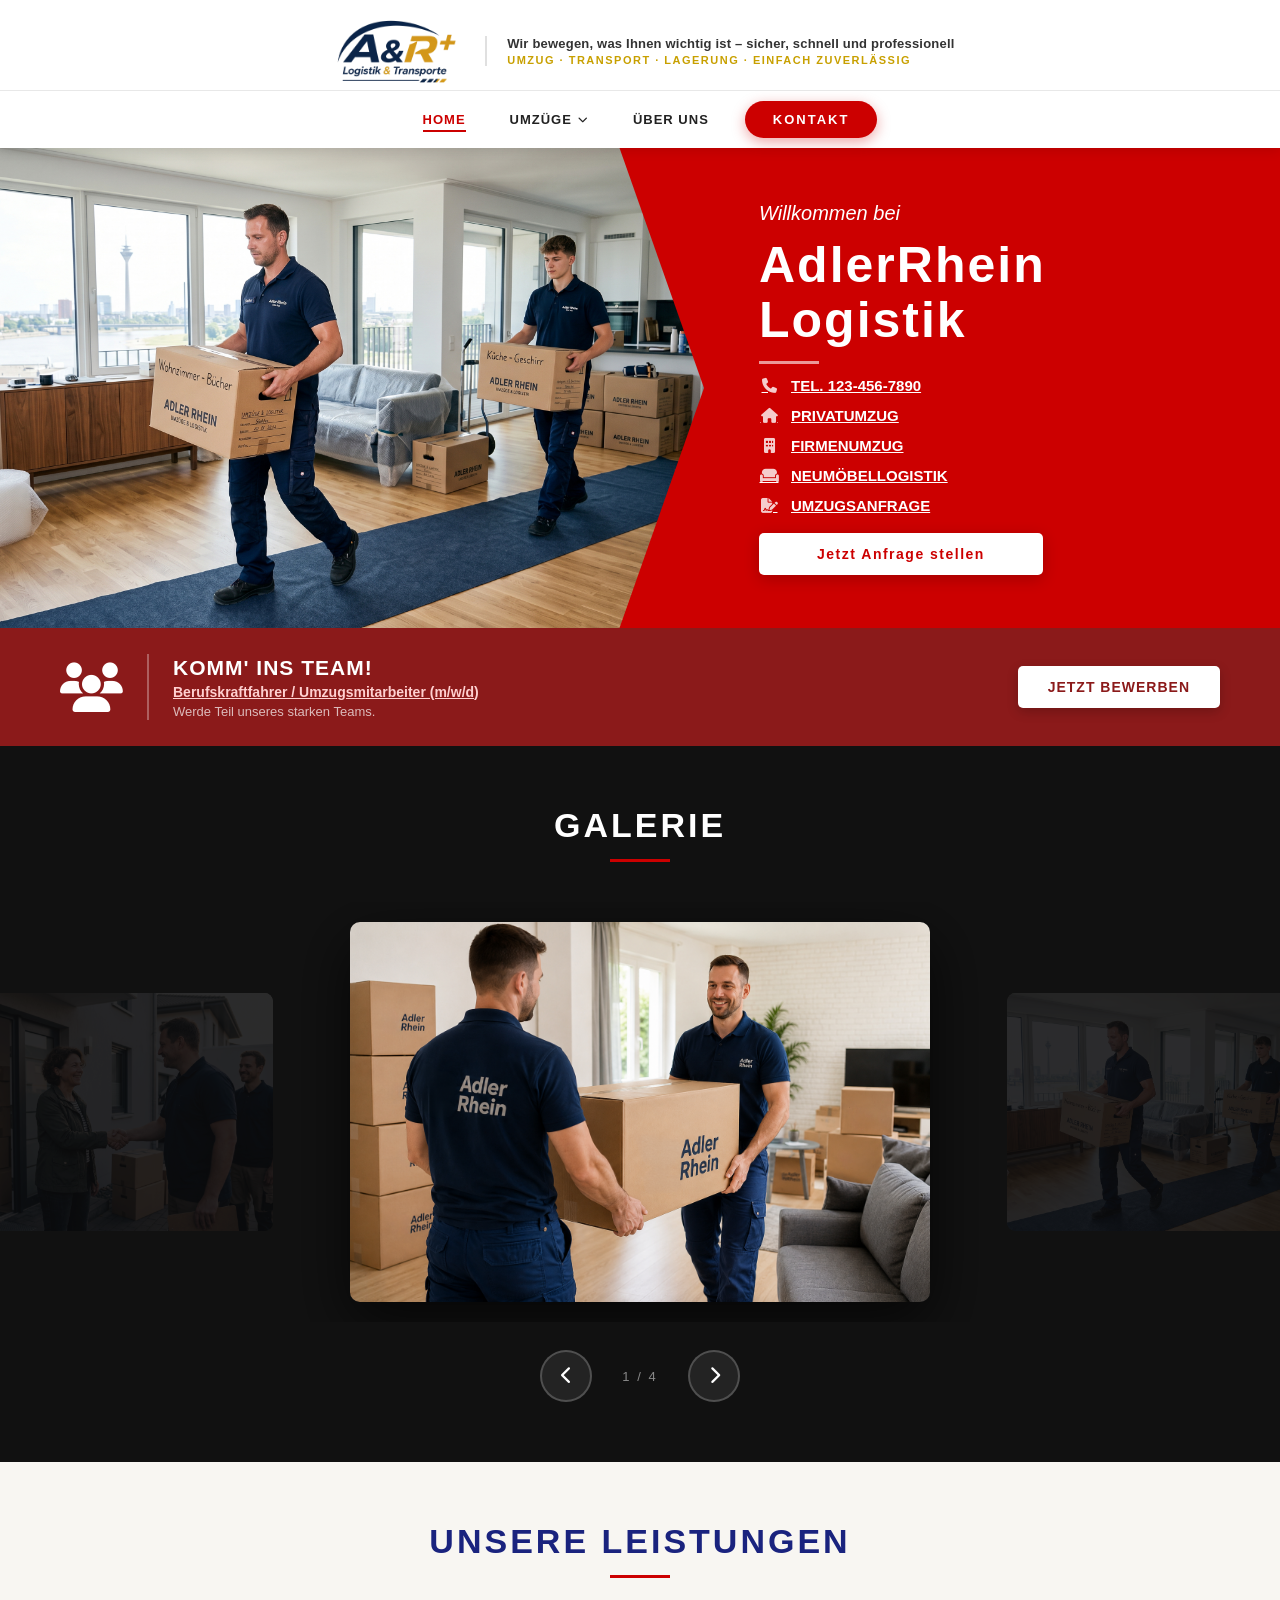
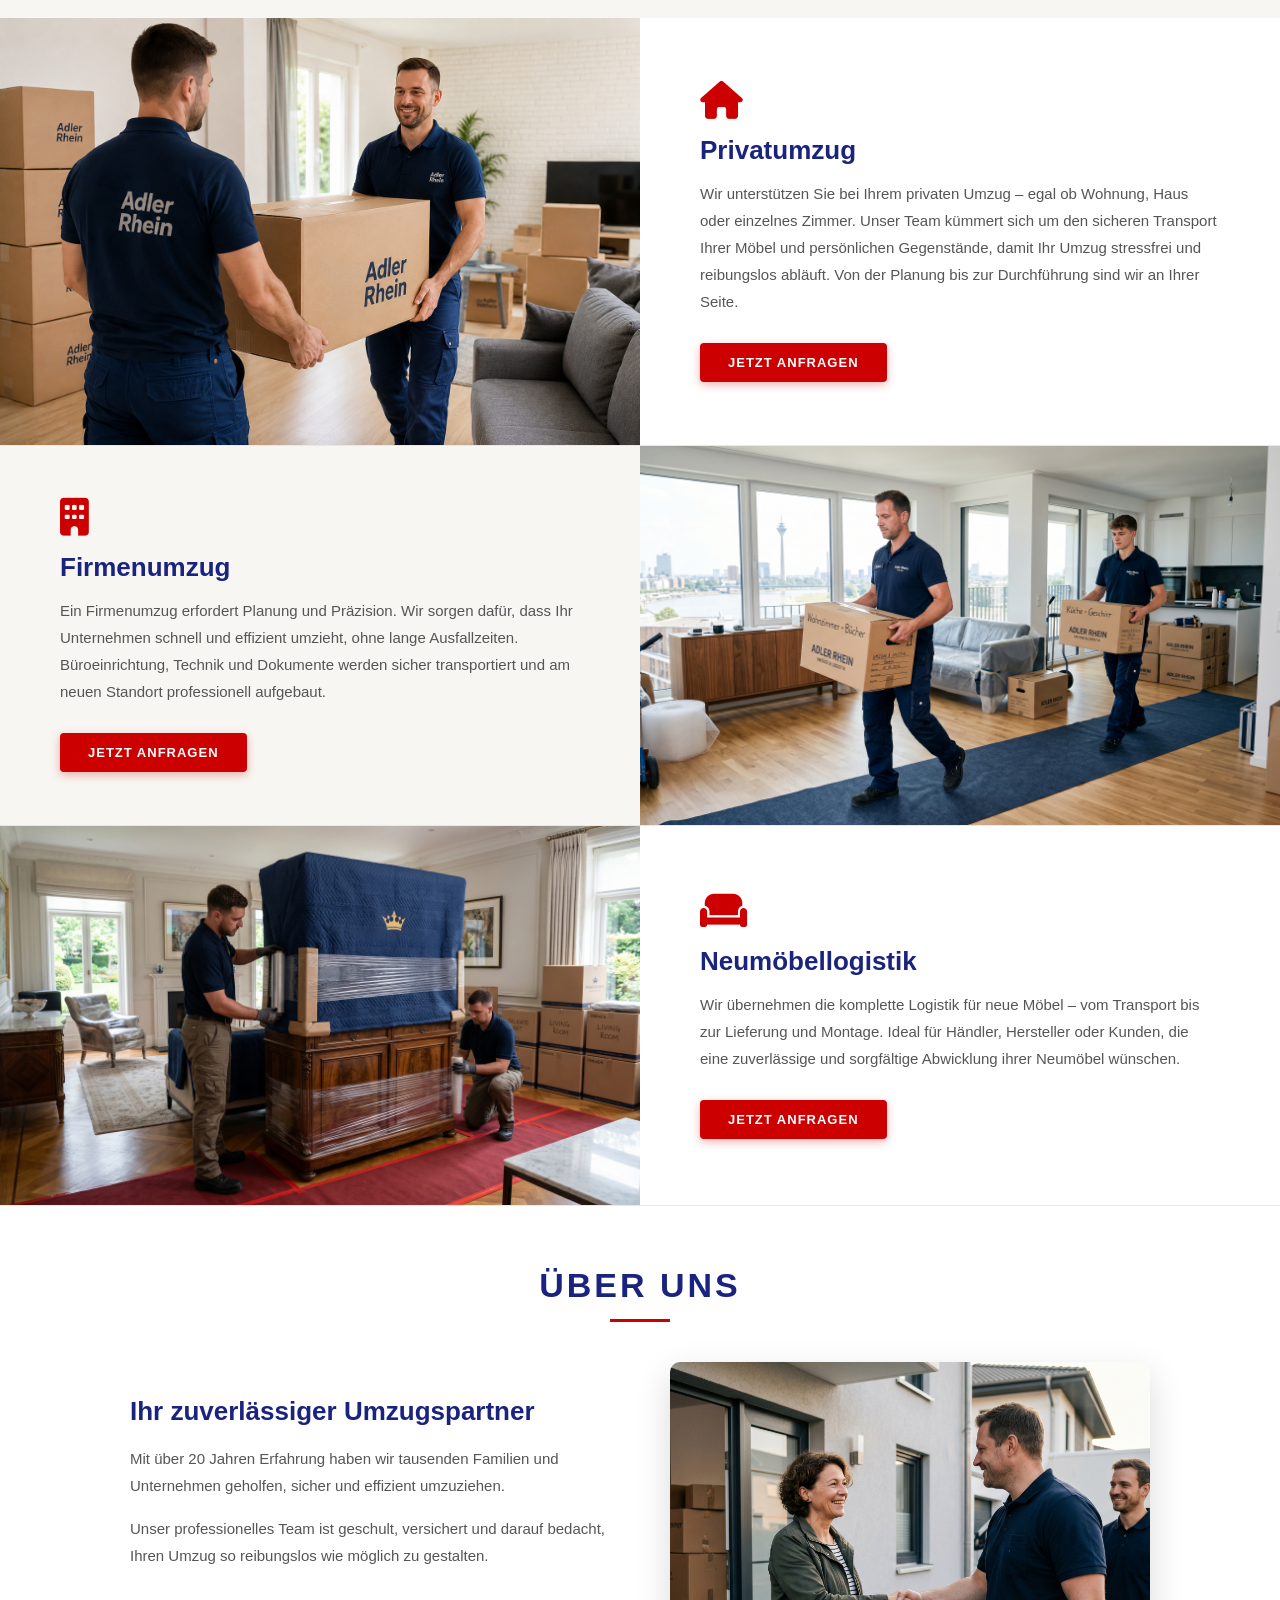
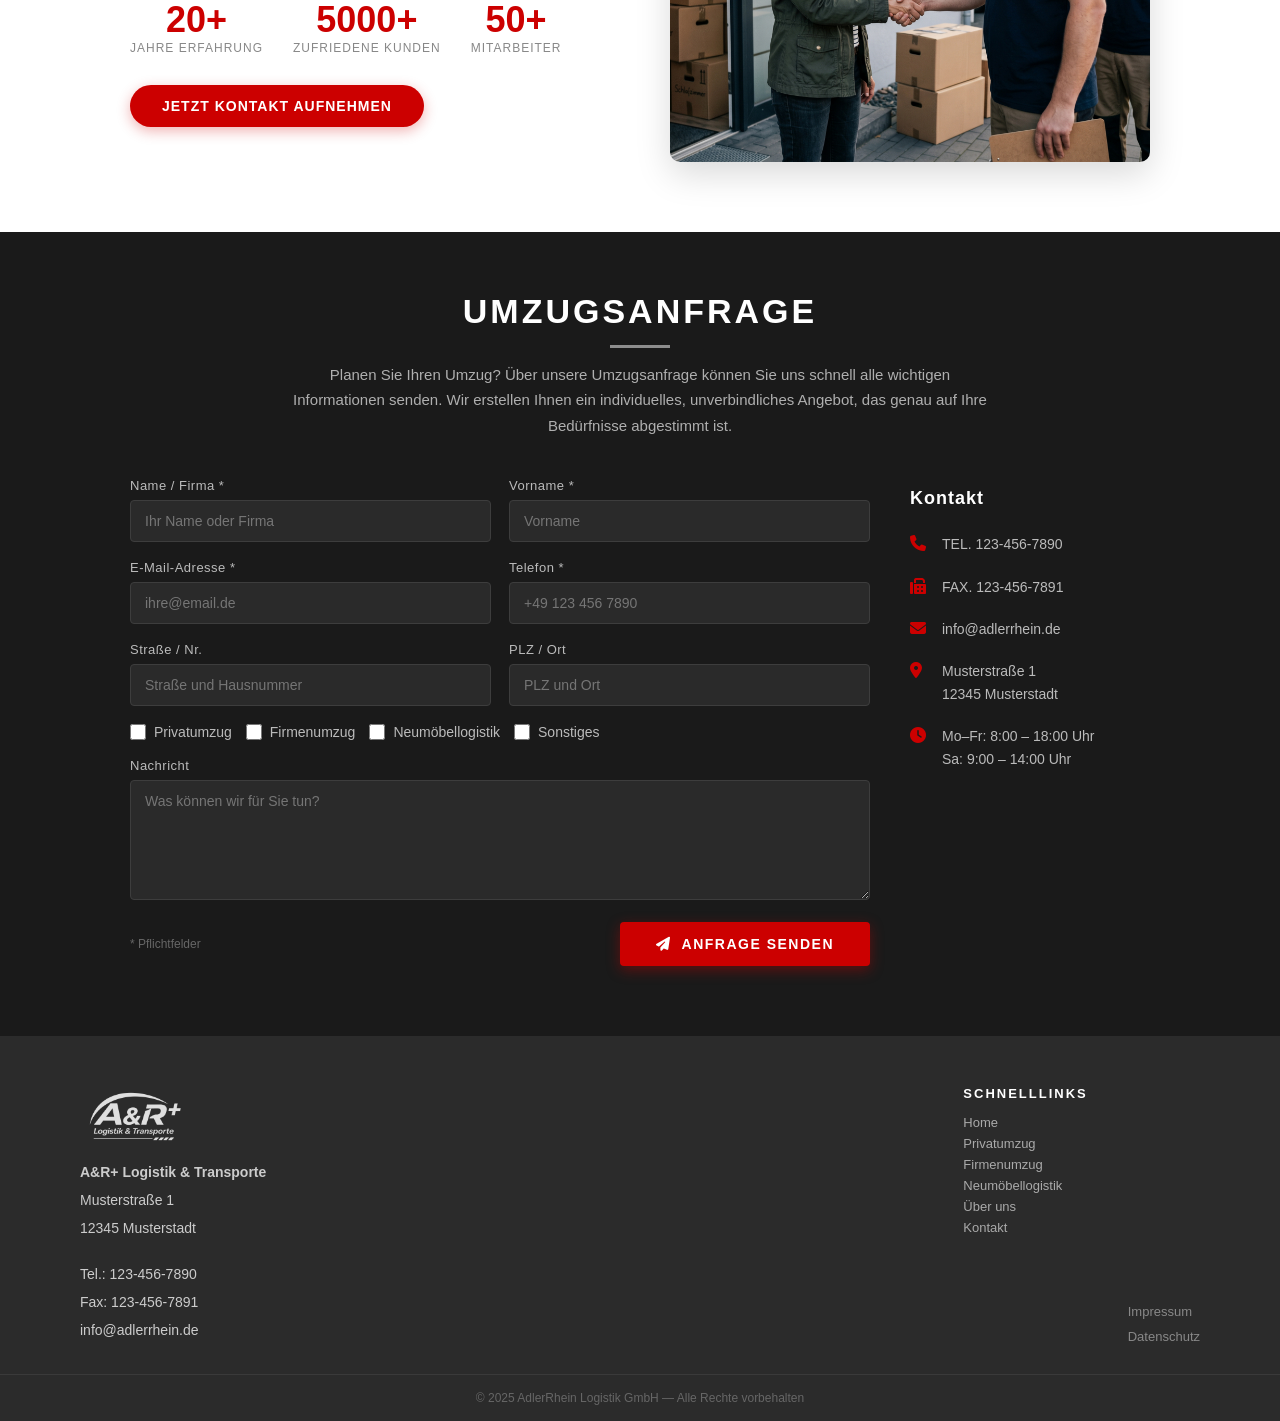
==== commit 9f058369: "second update" ====
--- a/index.html
+++ b/index.html
@@ -12,22 +12,11 @@
 <!-- ===== HEADER ===== -->
 <header id="site-header">
     <div class="header-logo">
-        <h1><span class="logo-bold">AdlerRhein</span> <span class="logo-light">Logistik</span></h1>
-        <div class="header-divider">
-            <span class="divider-dot"></span>
-            <span class="divider-line"></span>
-            <span class="divider-dot"></span>
-        </div>
-        <p class="header-tagline">Wir bewegen, was Ihnen wichtig ist – sicher, schnell und professionell</p>
-        <p class="header-sub">
-            <span>Umzug</span>
-            <span class="sub-sep">·</span>
-            <span>Transport</span>
-            <span class="sub-sep">·</span>
-            <span>Lagerung</span>
-            <span class="sub-sep">·</span>
-            <span>Einfach zuverlässig</span>
-        </p>
+        <a href="#home"><img src="logo no bg.png" alt="A&R+ Logistik & Transporte" class="header-logo-img"></a>
+        <div class="header-text">
+            <p class="header-tagline">Wir bewegen, was Ihnen wichtig ist – sicher, schnell und professionell</p>
+            <p class="header-sub">Umzug · Transport · Lagerung · Einfach zuverlässig</p>
+        </div>
     </div>
 
     <button class="hamburger" id="hamburger" aria-label="Menü öffnen">
@@ -64,7 +53,7 @@
         <!-- hero -->
         <div id="hero">
             <div id="hero-image-wrap">
-                <img src="ChatGPT Image Jun 24, 2026, 08_25_13 PM.png" alt="Adler Rhein Team">
+                <img src="Ultra_realistic_professional_moving_service_202606242046 (2).jpg" alt="Adler Rhein Team">
             </div>
             <div id="hero-text">
                 <p class="welcome-label">Willkommen bei</p>
@@ -139,7 +128,7 @@
         <!-- 1. Privatumzug -->
         <div id="privatumzug" class="service-block">
             <div class="img-wrap">
-                <img src="imgi_189_ein_gut_beleuchtetes_wohnzimmer_mit_unverpackten_kartonkisten.jpg" alt="Privatumzug">
+                <img src="ChatGPT Image Jun 24, 2026, 08_25_13 PM (2).png" alt="Privatumzug">
             </div>
             <div class="service-info">
                 <i class="fa-solid fa-house service-icon"></i>
@@ -152,7 +141,7 @@
         <!-- 2. Firmenumzug -->
         <div id="firmenumzug" class="service-block reverse">
             <div class="img-wrap">
-                <img src="Ultra_realistic_professional_moving_service_202606242046.jpg" alt="Firmenumzug">
+                <img src="Ultra_realistic_professional_moving_service_202606242046 (2).jpg" alt="Firmenumzug">
             </div>
             <div class="service-info">
                 <i class="fa-solid fa-building service-icon"></i>
@@ -165,7 +154,7 @@
         <!-- 3. Neumöbellogistik -->
         <div id="neumoebel" class="service-block">
             <div class="img-wrap">
-                <img src="Ultra_realistic_premium_furniture_packing_202606242051.jpg" alt="Neumöbellogistik">
+                <img src="Ultra_realistic_premium_furniture_packing_202606242051 (2).jpg" alt="Neumöbellogistik">
             </div>
             <div class="service-info">
                 <i class="fa-solid fa-couch service-icon"></i>
@@ -206,7 +195,7 @@
                 <a href="#contact" class="btn-about">Jetzt Kontakt aufnehmen</a>
             </div>
             <div class="about-image">
-                <img src="Ultra_realistic_happy_customer_shaking_202606242105.jpg" alt="Unser Team">
+                <img src="Ultra_realistic_happy_customer_shaking_202606242105 (2).jpg" alt="Unser Team">
             </div>
         </div>
     </section>
@@ -220,58 +209,80 @@
         </div>
 
         <div class="contact-wrap">
-            <form class="contact-form" onsubmit="submitForm(event)">
+            <form class="contact-form" id="contact-form" onsubmit="submitForm(event)">
+
+                <!-- ══ WEB3FORMS SETUP ══
+                     1. Go to https://web3forms.com
+                     2. Enter your email → click "Create Access Key"
+                     3. Copy the key and paste it below replacing YOUR_ACCESS_KEY
+                -->
+                <input type="hidden" name="access_key" value="YOUR_ACCESS_KEY">
+                <input type="hidden" name="subject"    value="Neue Umzugsanfrage – AdlerRhein Logistik">
+                <input type="hidden" name="from_name"  value="AdlerRhein Logistik Website">
+                <input type="hidden" name="botcheck"   value="" style="display:none">
+
                 <div class="form-row">
                     <div class="form-group">
                         <label>Name / Firma *</label>
-                        <input type="text" placeholder="Ihr Name oder Firma">
+                        <input type="text"  name="name"    placeholder="Ihr Name oder Firma" required>
                     </div>
                     <div class="form-group">
                         <label>Vorname *</label>
-                        <input type="text" placeholder="Vorname">
+                        <input type="text"  name="vorname" placeholder="Vorname" required>
                     </div>
                 </div>
                 <div class="form-row">
                     <div class="form-group">
                         <label>E-Mail-Adresse *</label>
-                        <input type="email" placeholder="ihre@email.de">
+                        <input type="email" name="email"   placeholder="ihre@email.de" required>
                     </div>
                     <div class="form-group">
                         <label>Telefon *</label>
-                        <input type="tel" placeholder="+49 123 456 7890">
+                        <input type="tel"   name="telefon" placeholder="+49 123 456 7890" required>
                     </div>
                 </div>
                 <div class="form-row">
                     <div class="form-group">
                         <label>Straße / Nr.</label>
-                        <input type="text" placeholder="Straße und Hausnummer">
+                        <input type="text"  name="strasse" placeholder="Straße und Hausnummer">
                     </div>
                     <div class="form-group">
                         <label>PLZ / Ort</label>
-                        <input type="text" placeholder="PLZ und Ort">
+                        <input type="text"  name="plz_ort" placeholder="PLZ und Ort">
                     </div>
                 </div>
                 <div class="form-row checkbox-row">
                     <label class="checkbox-label">
-                        <input type="checkbox"> Privatumzug
+                        <input type="checkbox" name="leistung" value="Privatumzug"> Privatumzug
                     </label>
                     <label class="checkbox-label">
-                        <input type="checkbox"> Firmenumzug
+                        <input type="checkbox" name="leistung" value="Firmenumzug"> Firmenumzug
                     </label>
                     <label class="checkbox-label">
-                        <input type="checkbox"> Neumöbellogistik
+                        <input type="checkbox" name="leistung" value="Neumöbellogistik"> Neumöbellogistik
                     </label>
                     <label class="checkbox-label">
-                        <input type="checkbox"> Sonstiges
+                        <input type="checkbox" name="leistung" value="Sonstiges"> Sonstiges
                     </label>
                 </div>
                 <div class="form-group full">
                     <label>Nachricht</label>
-                    <textarea rows="5" placeholder="Was können wir für Sie tun?"></textarea>
-                </div>
+                    <textarea name="nachricht" rows="5" placeholder="Was können wir für Sie tun?"></textarea>
+                </div>
+
+                <!-- success / error messages -->
+                <div id="form-success" class="form-msg form-msg--ok" style="display:none">
+                    <i class="fa-solid fa-circle-check"></i>
+                    Vielen Dank! Ihre Anfrage wurde erfolgreich gesendet. Wir melden uns bald bei Ihnen.
+                </div>
+                <div id="form-error" class="form-msg form-msg--err" style="display:none">
+                    <i class="fa-solid fa-triangle-exclamation"></i>
+                    Fehler beim Senden. Bitte versuchen Sie es erneut oder kontaktieren Sie uns direkt.
+                </div>
+
                 <div class="form-actions">
                     <p class="form-note">* Pflichtfelder</p>
-                    <button type="submit" class="btn-submit">
+                    <button type="submit" class="btn-submit" id="submit-btn">
                         <i class="fa-solid fa-paper-plane"></i> ANFRAGE SENDEN
                     </button>
                 </div>
@@ -311,8 +322,9 @@
 <footer>
     <div class="footer-inner">
         <div id="footer-left">
+            <img src="logo no bg.png" alt="A&R+ Logistik" class="footer-logo-img">
             <!-- ↓ CHANGE COMPANY INFO -->
-            <p><strong>AdlerRhein Logistik GmbH</strong></p>
+            <p><strong>A&R+ Logistik & Transporte</strong></p>
             <p>Musterstraße 1</p>
             <p>12345 Musterstadt</p>
             <br>
@@ -377,14 +389,10 @@
 
     /* ── CAROUSEL ── */
     const galImages = [
-        'ChatGPT Image Jun 24, 2026, 08_25_13 PM.png',
-        'Ultra_realistic_professional_moving_service_202606242046.jpg',
-        '01 (3).jpeg',
-        '01 (4).jpg',
-        'imgi_22_zwei_bewegliche_dienstleute_in_einem_raum_die_eine_schwere.jpg',
-        'Ultra_realistic_premium_furniture_packing_202606242051.jpg',
-        'Ultra_realistic_premium_furniture_packing_202606242052.jpg',
-        'Ultra_realistic_happy_customer_shaking_202606242105.jpg',
+        'ChatGPT Image Jun 24, 2026, 08_25_13 PM (2).png',
+        'Ultra_realistic_professional_moving_service_202606242046 (2).jpg',
+        'Ultra_realistic_premium_furniture_packing_202606242051 (2).jpg',
+        'Ultra_realistic_happy_customer_shaking_202606242105 (2).jpg',
     ];
     let galIdx = 0;
 
@@ -429,17 +437,60 @@
         if (e.key === 'ArrowRight') galNext();
     });
 
-    /* form submit */
-    function submitForm(e) {
+    /* ── REAL FORM SUBMIT via Web3Forms ── */
+    async function submitForm(e) {
         e.preventDefault();
-        const btn = e.target.querySelector('.btn-submit');
-        btn.innerHTML = '<i class="fa-solid fa-check"></i> GESENDET!';
-        btn.style.background = '#1a7e3c';
-        setTimeout(() => {
-            btn.innerHTML = '<i class="fa-solid fa-paper-plane"></i> ANFRAGE SENDEN';
-            btn.style.background = '';
-            e.target.reset();
-        }, 3000);
+        const form    = e.target;
+        const btn     = document.getElementById('submit-btn');
+        const success = document.getElementById('form-success');
+        const error   = document.getElementById('form-error');
+
+        /* hide old messages */
+        success.style.display = 'none';
+        error.style.display   = 'none';
+
+        /* loading state */
+        btn.disabled    = true;
+        btn.innerHTML   = '<i class="fa-solid fa-spinner fa-spin"></i> Wird gesendet…';
+
+        /* collect all form data */
+        const data = Object.fromEntries(new FormData(form));
+
+        try {
+            const res = await fetch('https://api.web3forms.com/submit', {
+                method:  'POST',
+                headers: { 'Content-Type': 'application/json', Accept: 'application/json' },
+                body:    JSON.stringify(data)
+            });
+            const result = await res.json();
+
+            if (result.success) {
+                /* ✅ success */
+                btn.innerHTML        = '<i class="fa-solid fa-check"></i> GESENDET!';
+                btn.style.background = '#1a7e3c';
+                success.style.display = 'flex';
+                form.reset();
+                setTimeout(() => {
+                    btn.innerHTML        = '<i class="fa-solid fa-paper-plane"></i> ANFRAGE SENDEN';
+                    btn.style.background = '';
+                    btn.disabled         = false;
+                    success.style.display = 'none';
+                }, 6000);
+            } else {
+                throw new Error(result.message || 'Error');
+            }
+        } catch (err) {
+            /* ❌ error */
+            btn.innerHTML        = '<i class="fa-solid fa-xmark"></i> Fehler!';
+            btn.style.background = '#8b1a1a';
+            error.style.display  = 'flex';
+            setTimeout(() => {
+                btn.innerHTML        = '<i class="fa-solid fa-paper-plane"></i> ANFRAGE SENDEN';
+                btn.style.background = '';
+                btn.disabled         = false;
+                error.style.display  = 'none';
+            }, 5000);
+        }
     }
 </script>
 
--- a/style.css
+++ b/style.css
@@ -28,62 +28,52 @@
     box-shadow: 0 2px 12px rgba(0,0,0,.12);
 }
 .header-logo {
-    text-align: center;
-    padding: 22px 20px 0;
+    display: flex;
+    align-items: center;
+    justify-content: center;
+    gap: 20px;
+    padding: 12px 20px 0;
     animation: fadeInDown .7s ease both;
 }
-.header-logo h1 {
-    font-size: 46px;
-    letter-spacing: 2px;
-    font-weight: 900;
-    cursor: default;
-    line-height: 1;
-}
-.logo-bold  { color: #1a237e; font-weight: 900; }
-.logo-light { color: #1a237e; font-weight: 300; letter-spacing: 4px; }
-
-.header-divider {
-    display: flex;
-    align-items: center;
+.header-logo-img {
+    height: 78px;
+    width: auto;
+    object-fit: contain;
+    transition: transform .3s ease;
+    flex-shrink: 0;
+}
+.header-logo-img:hover { transform: scale(1.04); }
+.header-text {
+    display: flex;
+    flex-direction: column;
     justify-content: center;
-    gap: 10px;
-    margin: 8px auto 6px;
-    width: 220px;
-}
-.divider-line {
-    flex: 1;
-    height: 1px;
-    background: linear-gradient(to right, transparent, #cc0000, transparent);
-}
-.divider-dot {
-    width: 5px;
-    height: 5px;
-    background: #cc0000;
-    border-radius: 50%;
-    flex-shrink: 0;
-}
-
+    gap: 3px;
+    border-left: 2px solid #e0e0e0;
+    padding-left: 20px;
+}
 .header-tagline {
-    color: #555;
+    color: #333;
     font-size: 13px;
-    font-style: italic;
-    font-weight: 400;
-    letter-spacing: .4px;
-    margin-top: 2px;
+    font-weight: 600;
+    letter-spacing: .2px;
 }
 .header-sub {
-    display: flex;
-    justify-content: center;
-    align-items: center;
-    gap: 6px;
-    margin-top: 5px;
+    color: #c8a000;
     font-size: 11px;
     font-weight: 700;
     letter-spacing: 1.5px;
     text-transform: uppercase;
-    color: #1a237e;
-}
-.sub-sep { color: #cc0000; font-size: 14px; line-height: 1; }
+}
+
+/* footer logo */
+.footer-logo-img {
+    height: 60px;
+    width: auto;
+    object-fit: contain;
+    margin-bottom: 12px;
+    filter: brightness(0) invert(1);
+    opacity: .85;
+}
 
 /* ══════════════════════════════════════
    NAV
@@ -623,6 +613,20 @@
     margin-top: 4px;
 }
 .form-note { color: #666; font-size: 12px; }
+
+.form-msg {
+    display: flex;
+    align-items: center;
+    gap: 12px;
+    padding: 14px 18px;
+    border-radius: 6px;
+    font-size: 14px;
+    font-weight: 600;
+    margin-top: 4px;
+}
+.form-msg--ok  { background: rgba(26,126,60,.18); color: #4caf50; border: 1px solid rgba(76,175,80,.3); }
+.form-msg--err { background: rgba(204,0,0,.15);   color: #ff6b6b; border: 1px solid rgba(204,0,0,.3); }
+.form-msg i { font-size: 18px; flex-shrink: 0; }
 .btn-submit {
     display: inline-flex;
     align-items: center;
@@ -823,36 +827,53 @@
     text-align: center;
 }
 
+/* ══════════════════════════════════════
+   TABLET  ≤ 900px
+══════════════════════════════════════ */
 @media (max-width: 900px) {
 
-    /* header */
+    /* — header — */
     #site-header { position: sticky; top: 0; }
-    .header-logo { padding: 16px 20px 0; position: relative; }
-    .header-logo h1 { font-size: 36px; letter-spacing: 3px; }
-
-    /* hamburger visible */
+    .header-logo {
+        flex-direction: row;
+        justify-content: flex-start;
+        padding: 10px 16px 10px;
+        gap: 14px;
+    }
+    .header-logo-img { height: 52px; }
+    .header-text { border-left: 1px solid #ddd; padding-left: 14px; gap: 2px; }
+    .header-tagline { font-size: 12px; }
+    .header-sub     { font-size: 10px; }
+
+    /* — hamburger — */
     .hamburger { display: flex; }
 
-    /* nav hidden by default on mobile */
+    /* — nav — */
     #main-nav {
         display: none;
         flex-direction: column;
         align-items: stretch;
-        padding: 10px 0 16px;
+        padding: 0 0 12px;
         background: #fff;
         border-top: 2px solid #cc0000;
         gap: 0;
+        max-height: 0;
+        overflow: hidden;
+        transition: max-height .35s ease, padding .35s ease;
     }
-    #main-nav.open { display: flex; }
-
+    #main-nav.open {
+        display: flex;
+        max-height: 600px;
+        padding: 0 0 12px;
+    }
     .nav-link {
-        padding: 13px 24px;
-        border-bottom: 1px solid #f0f0f0;
+        padding: 14px 20px;
+        border-bottom: 1px solid #f2f2f2;
         font-size: 14px;
     }
     .nav-link::after { display: none; }
 
-    /* dropdown on mobile — always visible */
+    /* dropdown on mobile — always expanded */
     .dropdown { width: 100%; }
     .dropdown-menu {
         opacity: 1;
@@ -863,67 +884,158 @@
         box-shadow: none;
         border-top: none;
         border-left: 3px solid #cc0000;
-        margin-left: 20px;
+        margin-left: 24px;
+        transition: none;
+        background: #f8f8f8;
+    }
+    .dropdown-menu a { color: #333; font-size: 13px; padding: 11px 18px; border-bottom-color: #eee; }
+    .dropdown-menu a i { color: #cc0000; }
+    .dropdown-menu a:hover { background: #cc0000; color: #fff; padding-left: 26px; }
+    .dropdown-menu a:hover i { color: #fff; }
+    .btn-contact {
+        margin: 10px 20px 0 !important;
+        text-align: center;
+        border-radius: 6px !important;
+        padding: 13px 20px !important;
+    }
+
+    /* — hero — */
+    #hero { flex-direction: column; min-height: auto; }
+    #hero-image-wrap { width: 100%; height: 300px; }
+    #hero-image-wrap img {
+        height: 300px;
+        clip-path: polygon(0 0, 100% 0, 100% 85%, 50% 100%, 0 85%);
         transition: none;
     }
-    .btn-contact {
-        margin: 12px 24px 0 !important;
-        text-align: center;
-        border-radius: 6px !important;
-    }
-
-    /* carousel mobile */
-    .carousel-wrap { height: 260px; }
-    .car-active  { width: 300px; height: 200px; }
-    .car-prev, .car-next { width: 180px; height: 140px; }
-    .car-prev { transform: translateX(-270px) scale(.85); }
-    .car-next { transform: translateX(270px)  scale(.85); }
-
-    /* hero */
-    #hero { flex-direction: column; min-height: auto; }
-    #hero-image-wrap { width: 100%; height: 260px; }
-    #hero-image-wrap img {
-        clip-path: polygon(0 0,100% 0,100% 88%,50% 100%,0 88%);
-        height: 260px;
-    }
-    #hero-image-wrap:hover img {
-        clip-path: polygon(0 0,100% 0,100% 90%,50% 100%,0 90%);
-    }
-    #hero-text { padding: 30px 28px; gap: 12px; }
-    #hero-text h2 { font-size: 34px; }
+    #hero-image-wrap:hover img { clip-path: polygon(0 0, 100% 0, 100% 85%, 50% 100%, 0 85%); }
+    #hero-text { padding: 28px 24px 36px; gap: 12px; }
+    #hero-text h2 { font-size: 32px; }
+    .welcome-label { font-size: 16px; }
     .btn-quote { width: 100%; justify-content: center; }
 
-    /* join team */
-    #join-team { flex-direction: column; padding: 28px 24px; text-align: center; }
-    .join-divider { width: 60px; height: 2px; }
+    /* — join team — */
+    #join-team { flex-direction: column; padding: 26px 20px; text-align: center; gap: 16px; }
+    .join-divider { width: 50px; height: 2px; }
+    .join-icon { font-size: 40px; }
     .btn-apply { width: 100%; text-align: center; }
 
-    /* services */
+    /* — gallery carousel — */
+    .carousel-wrap { height: 240px; }
+    .car-active  { width: 280px; height: 190px; }
+    .car-prev, .car-next { width: 160px; height: 130px; }
+    .car-prev { transform: translateX(-240px) scale(.85); }
+    .car-next { transform: translateX(240px)  scale(.85); }
+
+    /* — services — */
     .service-block,
     .service-block.reverse { flex-direction: column; }
-    .service-block img { width: 100%; height: 220px; }
-    .service-info { padding: 30px 24px; }
+    .service-block .img-wrap { width: 100%; height: 260px; }
+    .service-block .img-wrap img { height: 260px; }
+    .service-info { padding: 28px 24px; }
     .service-info h3 { font-size: 22px; }
+    .service-icon { font-size: 28px; }
+
+    /* — about — */
+    .about-content { flex-direction: column; padding: 0 24px; gap: 28px; }
+    .about-image img { height: 260px; }
+    .about-stats { justify-content: center; gap: 24px; }
+
+    /* — contact — */
+    .contact-wrap { flex-direction: column; padding: 0 20px; gap: 30px; }
+    .form-row { flex-direction: column; gap: 16px; }
+    .contact-info { width: 100%; }
+
+    /* — footer — */
+    .footer-inner { flex-direction: column; padding: 32px 20px 20px; gap: 24px; }
+    #footer-legal { flex-direction: row; flex-wrap: wrap; gap: 14px; }
+    .footer-logo-img { height: 48px; }
+}
+
+/* ══════════════════════════════════════
+   MOBILE  ≤ 600px
+══════════════════════════════════════ */
+@media (max-width: 600px) {
+
+    /* header — logo smaller, text hidden to save space */
+    .header-logo { gap: 10px; padding: 8px 56px 8px 12px; }
+    .header-logo-img { height: 44px; }
+    .header-tagline { display: none; }
+    .header-sub     { display: none; }
+    .header-text { border: none; padding: 0; }
+
+    /* hero */
+    #hero-image-wrap { height: 240px; }
+    #hero-image-wrap img { height: 240px; }
+    #hero-text { padding: 22px 18px 30px; gap: 10px; }
+    #hero-text h2 { font-size: 26px; }
+    #hero-text a  { font-size: 14px; }
+
+    /* gallery */
+    .carousel-wrap { height: 200px; }
+    .car-active  { width: 240px; height: 160px; }
+    .car-prev, .car-next { width: 120px; height: 110px; }
+    .car-prev { transform: translateX(-200px) scale(.82); }
+    .car-next { transform: translateX(200px)  scale(.82); }
+    .car-btn  { width: 42px; height: 42px; font-size: 15px; }
+
+    /* services */
+    .service-block .img-wrap { height: 210px; }
+    .service-block .img-wrap img { height: 210px; }
+    .service-info { padding: 22px 18px; }
+    .service-info h3 { font-size: 20px; }
+    .service-info p  { font-size: 14px; }
+    .btn-service { width: 100%; text-align: center; }
 
     /* about */
-    .about-content { flex-direction: column; padding: 0 24px; gap: 30px; }
-    .about-image img { height: 240px; }
-    .about-stats { justify-content: center; }
+    .about-content { padding: 0 18px; }
+    .about-text h3 { font-size: 20px; }
+    .about-image img { height: 200px; }
+    .about-stats { gap: 16px; }
+    .stat-num   { font-size: 30px; }
+    .btn-about  { width: 100%; text-align: center; }
+
+    /* section titles */
+    .section-title h2 { font-size: 24px; letter-spacing: 2px; }
+    .section-title { padding: 40px 16px 28px; }
+
+    /* join team */
+    #join-team { padding: 22px 18px; }
+    .join-content h3 { font-size: 18px; }
+    .join-content a  { font-size: 13px; }
 
     /* contact */
-    .contact-wrap { flex-direction: column; padding: 0 24px; }
-    .form-row { flex-direction: column; gap: 18px; }
-    .contact-info { width: 100%; }
+    .contact-wrap { padding: 0 16px; }
+    .form-group input,
+    .form-group textarea { font-size: 15px; padding: 11px 12px; }
+    .btn-submit { width: 100%; justify-content: center; }
+    .contact-info h3 { font-size: 16px; }
 
     /* footer */
-    .footer-inner { flex-direction: column; padding: 36px 24px 20px; gap: 28px; }
-    #footer-legal { flex-direction: row; flex-wrap: wrap; gap: 16px; }
-}
-
-@media (max-width: 480px) {
-    .header-logo h1 { font-size: 28px; }
-    #hero-text h2 { font-size: 28px; }
-    .section-title h2 { font-size: 26px; }
-    .about-stats { gap: 20px; }
-    .stat-num { font-size: 28px; }
-}
+    .footer-inner { padding: 28px 16px 16px; }
+    #footer-bottom { font-size: 11px; padding: 12px 16px; }
+}
+
+/* ══════════════════════════════════════
+   SMALL PHONE  ≤ 390px
+══════════════════════════════════════ */
+@media (max-width: 390px) {
+
+    .header-logo-img { height: 38px; }
+
+    #hero-text h2 { font-size: 22px; }
+    #hero-text a  { font-size: 13px; gap: 8px; }
+    .btn-quote { font-size: 13px !important; padding: 11px 16px; }
+
+    .carousel-wrap { height: 170px; }
+    .car-active { width: 200px; height: 135px; }
+    .car-prev, .car-next { display: none; }
+
+    .service-block .img-wrap { height: 180px; }
+    .service-block .img-wrap img { height: 180px; }
+
+    .stat-num { font-size: 26px; }
+    .about-stats { gap: 12px; }
+
+    .section-title h2 { font-size: 21px; }
+    .checkbox-row { flex-direction: column; gap: 10px; }
+}
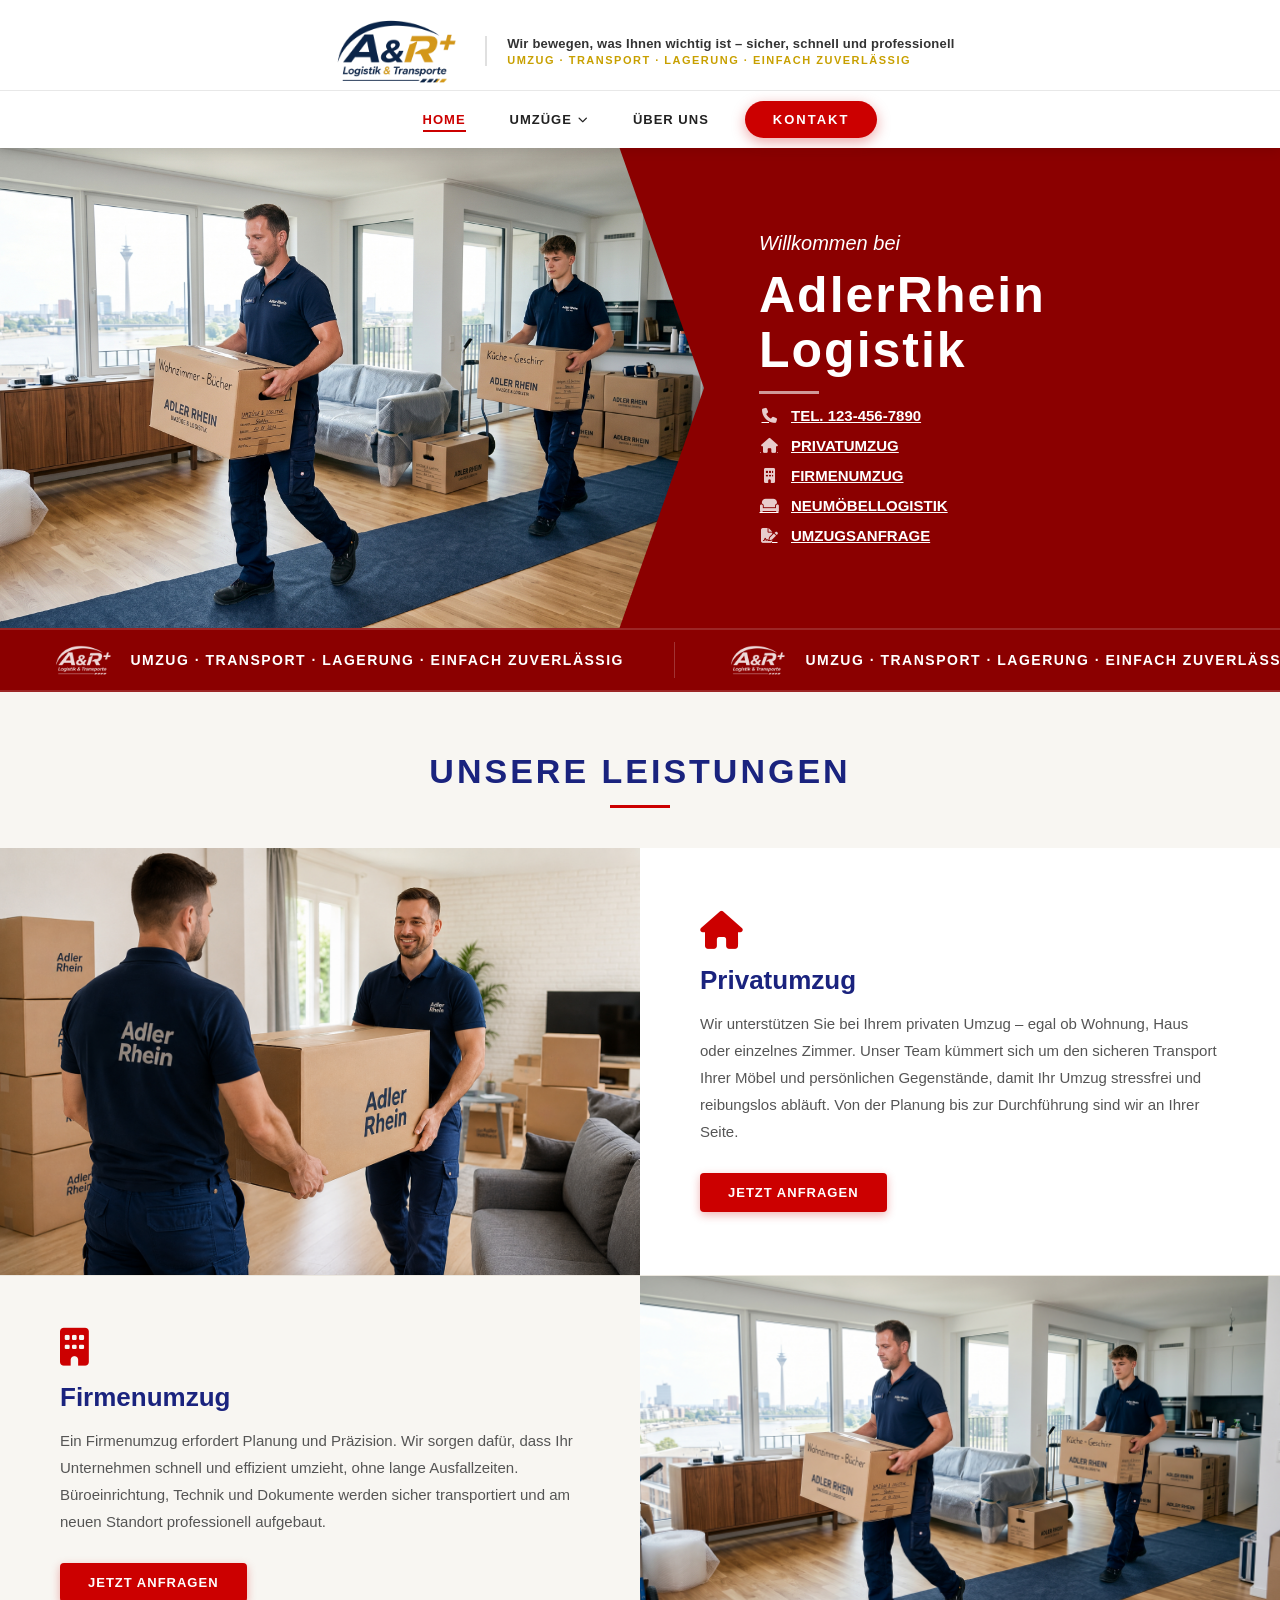
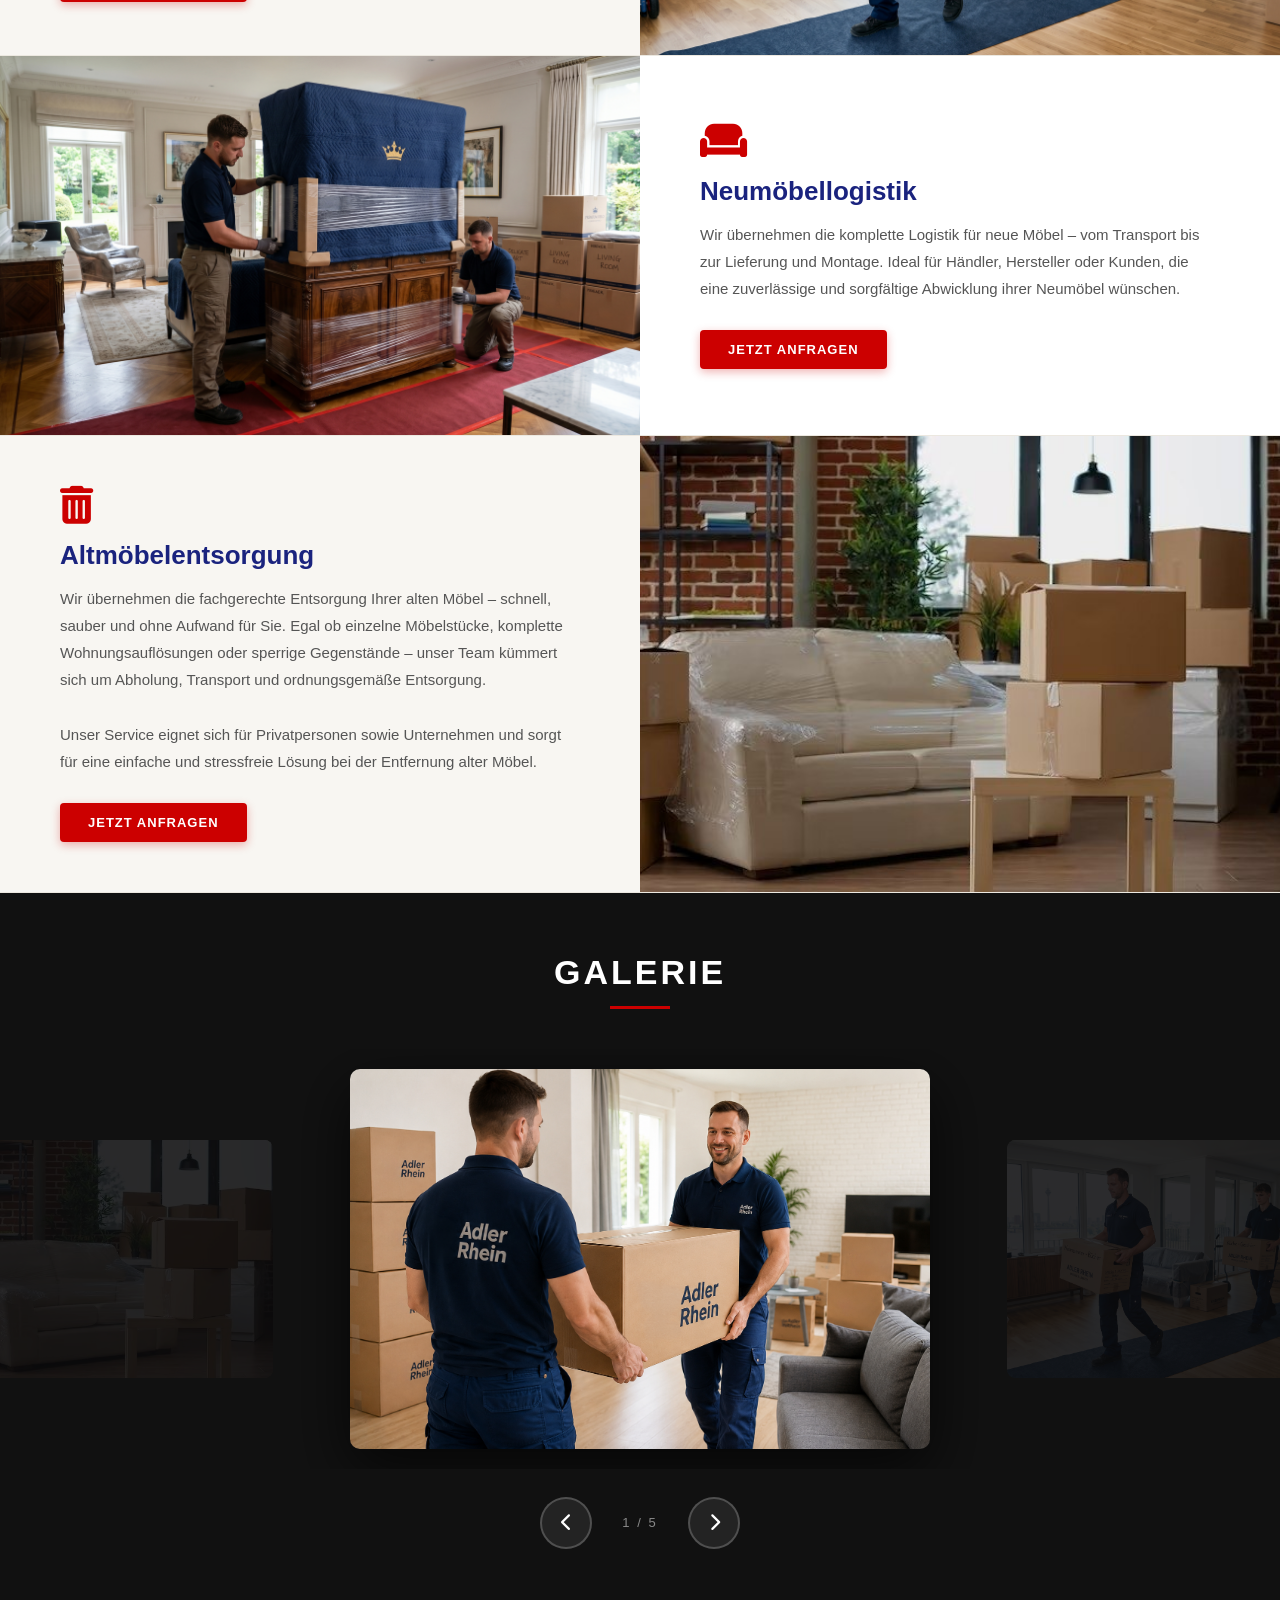
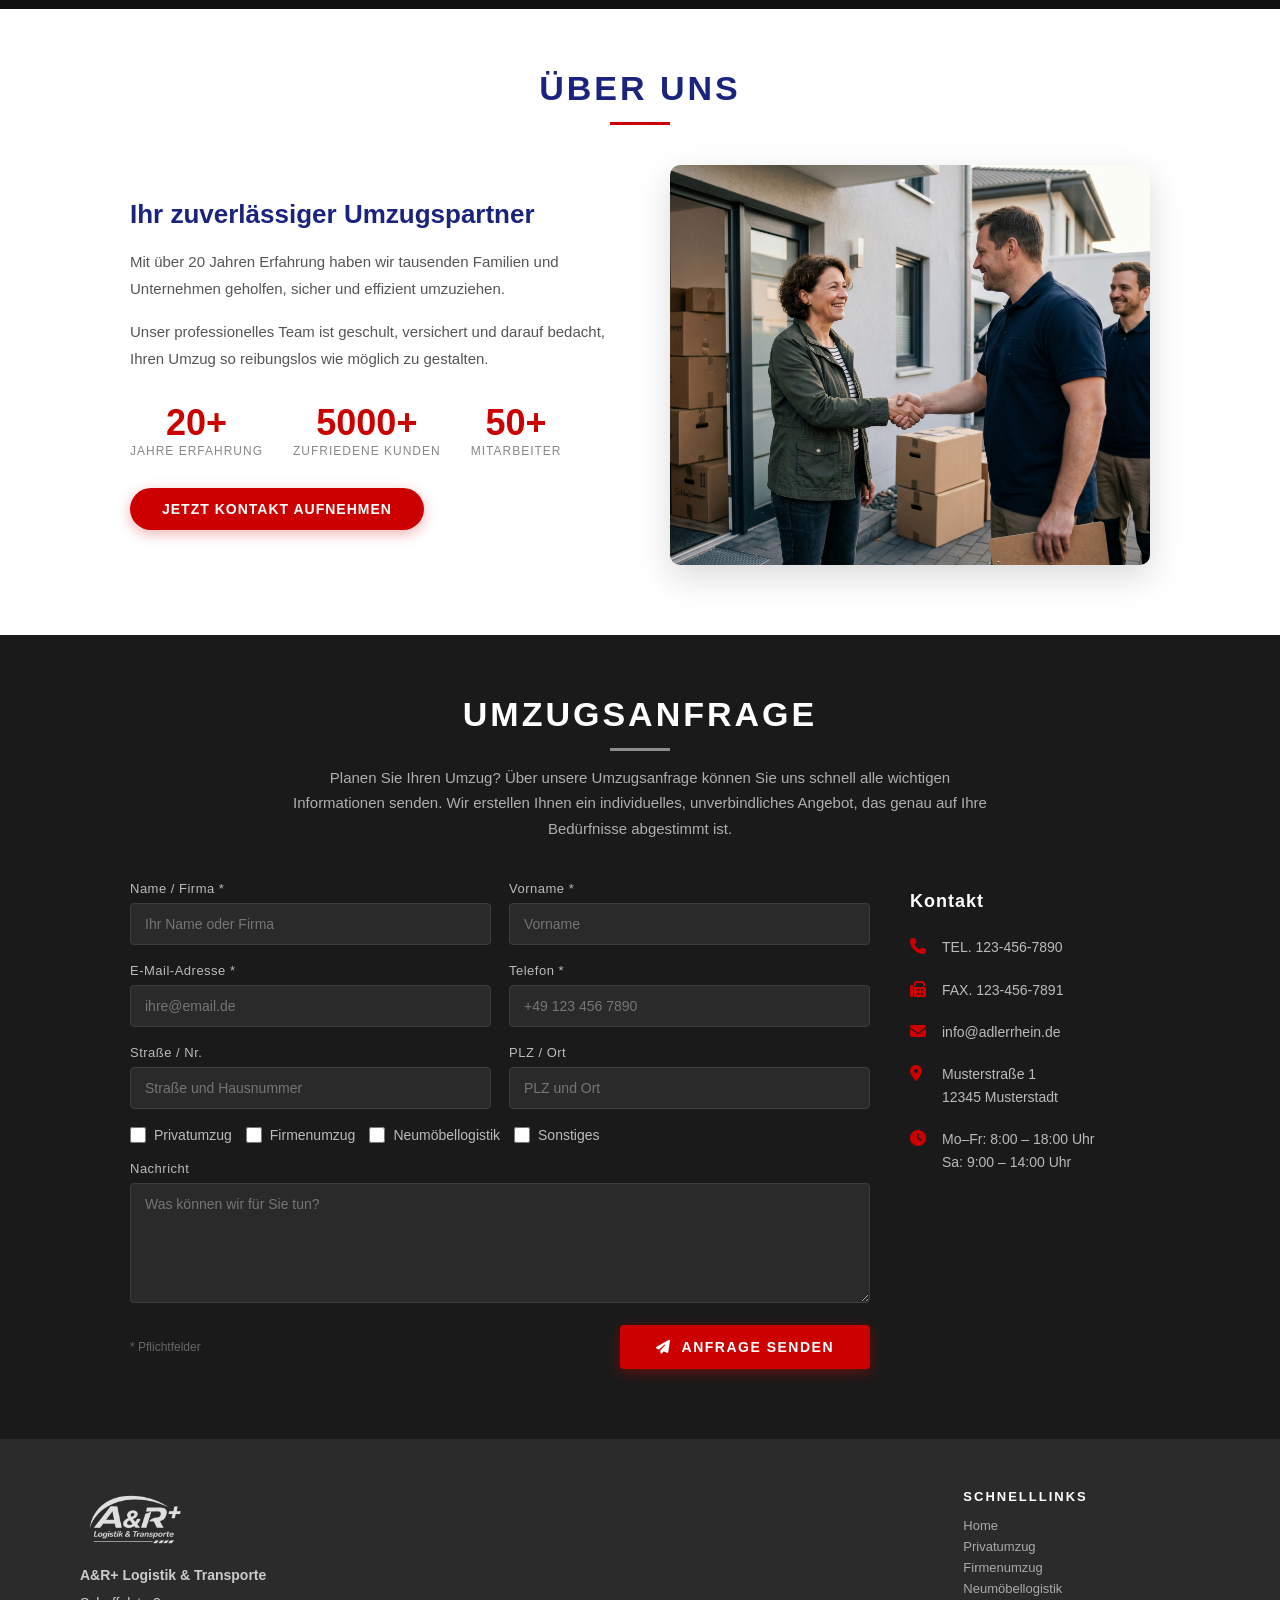
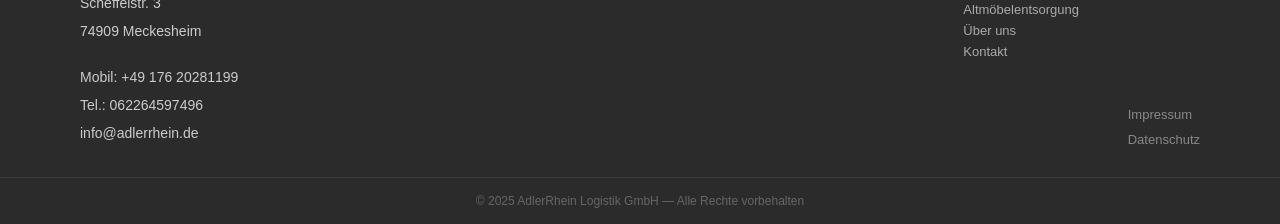
==== commit 733c7707: "Update 3" ====
--- a/index.html
+++ b/index.html
@@ -12,7 +12,7 @@
 <!-- ===== HEADER ===== -->
 <header id="site-header">
     <div class="header-logo">
-        <a href="#home"><img src="logo no bg.png" alt="A&R+ Logistik & Transporte" class="header-logo-img"></a>
+        <a href="#home"><img src="logo no bg.png" alt="A&R+ Logistik & Transporte" class="header-logo-img" width="160" height="78" style="height:78px;width:auto;max-height:78px;display:block"></a>
         <div class="header-text">
             <p class="header-tagline">Wir bewegen, was Ihnen wichtig ist – sicher, schnell und professionell</p>
             <p class="header-sub">Umzug · Transport · Lagerung · Einfach zuverlässig</p>
@@ -28,13 +28,14 @@
 
         <!-- UMZÜGE dropdown -->
         <div class="dropdown">
-            <a href="#services" class="nav-link dropdown-toggle">
+            <a href="#" class="nav-link dropdown-toggle" onclick="return false;">
                 UMZÜGE <i class="fa-solid fa-chevron-down fa-xs"></i>
             </a>
             <div class="dropdown-menu">
                 <a href="#privatumzug"><i class="fa-solid fa-house"></i> Privatumzug</a>
                 <a href="#firmenumzug"><i class="fa-solid fa-building"></i> Firmenumzug</a>
                 <a href="#neumoebel"><i class="fa-solid fa-couch"></i> Neumöbellogistik</a>
+                <a href="#altmoebel"><i class="fa-solid fa-trash-can"></i> Altmöbelentsorgung</a>
                 <a href="#contact"><i class="fa-solid fa-file-signature"></i> Umzugsanfrage</a>
             </div>
         </div>
@@ -65,23 +66,113 @@
                 <a href="#firmenumzug"><i class="fa-solid fa-building"></i> FIRMENUMZUG</a>
                 <a href="#neumoebel"><i class="fa-solid fa-couch"></i> NEUMÖBELLOGISTIK</a>
                 <a href="#contact"><i class="fa-solid fa-file-signature"></i> UMZUGSANFRAGE</a>
-                <a href="#contact" class="btn-quote">
-                    <i class="fa-solid fa-file-invoice"></i> Jetzt Anfrage stellen
-                    <i class="fa-solid fa-arrow-right"></i>
-                </a>
-            </div>
-        </div>
-
-        <!-- join team banner -->
+            </div>
+        </div>
+
+        <!-- news ticker banner -->
         <div id="join-team">
-            <i class="fa-solid fa-users join-icon"></i>
-            <div class="join-divider"></div>
-            <div class="join-content">
-                <h3>KOMM' INS TEAM!</h3>
-                <a href="#contact">Berufskraftfahrer / Umzugsmitarbeiter (m/w/d)</a>
-                <p>Werde Teil unseres starken Teams.</p>
-            </div>
-            <a href="#contact" class="btn-apply">JETZT BEWERBEN</a>
+            <div class="ticker-track">
+                <!-- copy 1 -->
+                <div class="ticker-set">
+                    <div class="ticker-item">
+                        <img src="logo no bg.png" class="ticker-logo" alt="">
+                        <span>Umzug · Transport · Lagerung · Einfach zuverlässig</span>
+                    </div>
+                    <div class="ticker-item">
+                        <img src="logo no bg.png" class="ticker-logo" alt="">
+                        <span>Umzug · Transport · Lagerung · Einfach zuverlässig</span>
+                    </div>
+                    <div class="ticker-item">
+                        <img src="logo no bg.png" class="ticker-logo" alt="">
+                        <span>Umzug · Transport · Lagerung · Einfach zuverlässig</span>
+                    </div>
+                    <div class="ticker-item">
+                        <img src="logo no bg.png" class="ticker-logo" alt="">
+                        <span>Umzug · Transport · Lagerung · Einfach zuverlässig</span>
+                    </div>
+                </div>
+                <!-- copy 2 — for seamless loop -->
+                <div class="ticker-set">
+                    <div class="ticker-item">
+                        <img src="logo no bg.png" class="ticker-logo" alt="">
+                        <span>Umzug · Transport · Lagerung · Einfach zuverlässig</span>
+                    </div>
+                    <div class="ticker-item">
+                        <img src="logo no bg.png" class="ticker-logo" alt="">
+                        <span>Umzug · Transport · Lagerung · Einfach zuverlässig</span>
+                    </div>
+                    <div class="ticker-item">
+                        <img src="logo no bg.png" class="ticker-logo" alt="">
+                        <span>Umzug · Transport · Lagerung · Einfach zuverlässig</span>
+                    </div>
+                    <div class="ticker-item">
+                        <img src="logo no bg.png" class="ticker-logo" alt="">
+                        <span>Umzug · Transport · Lagerung · Einfach zuverlässig</span>
+                    </div>
+                </div>
+            </div>
+        </div>
+
+    </section>
+
+    <!-- ══════════ SERVICES ══════════ -->
+    <section id="services">
+        <div class="section-title">
+            <h2>UNSERE LEISTUNGEN</h2>
+            <div class="title-line"></div>
+        </div>
+
+        <!-- 1. Privatumzug -->
+        <div id="privatumzug" class="service-block">
+            <div class="img-wrap">
+                <img src="ChatGPT Image Jun 24, 2026, 08_25_13 PM (2).png" alt="Privatumzug">
+            </div>
+            <div class="service-info">
+                <i class="fa-solid fa-house service-icon"></i>
+                <h3>Privatumzug</h3>
+                <p>Wir unterstützen Sie bei Ihrem privaten Umzug – egal ob Wohnung, Haus oder einzelnes Zimmer. Unser Team kümmert sich um den sicheren Transport Ihrer Möbel und persönlichen Gegenstände, damit Ihr Umzug stressfrei und reibungslos abläuft. Von der Planung bis zur Durchführung sind wir an Ihrer Seite.</p>
+                <a href="#contact" class="btn-service">Jetzt anfragen</a>
+            </div>
+        </div>
+
+        <!-- 2. Firmenumzug -->
+        <div id="firmenumzug" class="service-block reverse">
+            <div class="img-wrap">
+                <img src="Ultra_realistic_professional_moving_service_202606242046 (2).jpg" alt="Firmenumzug">
+            </div>
+            <div class="service-info">
+                <i class="fa-solid fa-building service-icon"></i>
+                <h3>Firmenumzug</h3>
+                <p>Ein Firmenumzug erfordert Planung und Präzision. Wir sorgen dafür, dass Ihr Unternehmen schnell und effizient umzieht, ohne lange Ausfallzeiten. Büroeinrichtung, Technik und Dokumente werden sicher transportiert und am neuen Standort professionell aufgebaut.</p>
+                <a href="#contact" class="btn-service">Jetzt anfragen</a>
+            </div>
+        </div>
+
+        <!-- 3. Neumöbellogistik -->
+        <div id="neumoebel" class="service-block">
+            <div class="img-wrap">
+                <img src="Ultra_realistic_premium_furniture_packing_202606242051 (2).jpg" alt="Neumöbellogistik">
+            </div>
+            <div class="service-info">
+                <i class="fa-solid fa-couch service-icon"></i>
+                <h3>Neumöbellogistik</h3>
+                <p>Wir übernehmen die komplette Logistik für neue Möbel – vom Transport bis zur Lieferung und Montage. Ideal für Händler, Hersteller oder Kunden, die eine zuverlässige und sorgfältige Abwicklung ihrer Neumöbel wünschen.</p>
+                <a href="#contact" class="btn-service">Jetzt anfragen</a>
+            </div>
+        </div>
+
+        <!-- 4. Altmöbelentsorgung -->
+        <div id="altmoebel" class="service-block reverse">
+            <div class="img-wrap">
+                <img src="photo_2026-07-02_01-08-09.jpg" alt="Altmöbelentsorgung">
+            </div>
+            <div class="service-info">
+                <i class="fa-solid fa-trash-can service-icon"></i>
+                <h3>Altmöbelentsorgung</h3>
+                <p>Wir übernehmen die fachgerechte Entsorgung Ihrer alten Möbel – schnell, sauber und ohne Aufwand für Sie. Egal ob einzelne Möbelstücke, komplette Wohnungsauflösungen oder sperrige Gegenstände – unser Team kümmert sich um Abholung, Transport und ordnungsgemäße Entsorgung.</p>
+                <p>Unser Service eignet sich für Privatpersonen sowie Unternehmen und sorgt für eine einfache und stressfreie Lösung bei der Entfernung alter Möbel.</p>
+                <a href="#contact" class="btn-service">Jetzt anfragen</a>
+            </div>
         </div>
 
     </section>
@@ -113,57 +204,9 @@
         <!-- arrow buttons -->
         <div class="car-arrows">
             <button class="car-btn" onclick="galPrev()"><i class="fa-solid fa-chevron-left"></i></button>
-            <span class="car-counter" id="car-counter">1 / 8</span>
+            <span class="car-counter" id="car-counter">1 / 5</span>
             <button class="car-btn" onclick="galNext()"><i class="fa-solid fa-chevron-right"></i></button>
         </div>
-    </section>
-
-    <!-- ══════════ SERVICES ══════════ -->
-    <section id="services">
-        <div class="section-title">
-            <h2>UNSERE LEISTUNGEN</h2>
-            <div class="title-line"></div>
-        </div>
-
-        <!-- 1. Privatumzug -->
-        <div id="privatumzug" class="service-block">
-            <div class="img-wrap">
-                <img src="ChatGPT Image Jun 24, 2026, 08_25_13 PM (2).png" alt="Privatumzug">
-            </div>
-            <div class="service-info">
-                <i class="fa-solid fa-house service-icon"></i>
-                <h3>Privatumzug</h3>
-                <p>Wir unterstützen Sie bei Ihrem privaten Umzug – egal ob Wohnung, Haus oder einzelnes Zimmer. Unser Team kümmert sich um den sicheren Transport Ihrer Möbel und persönlichen Gegenstände, damit Ihr Umzug stressfrei und reibungslos abläuft. Von der Planung bis zur Durchführung sind wir an Ihrer Seite.</p>
-                <a href="#contact" class="btn-service">Jetzt anfragen</a>
-            </div>
-        </div>
-
-        <!-- 2. Firmenumzug -->
-        <div id="firmenumzug" class="service-block reverse">
-            <div class="img-wrap">
-                <img src="Ultra_realistic_professional_moving_service_202606242046 (2).jpg" alt="Firmenumzug">
-            </div>
-            <div class="service-info">
-                <i class="fa-solid fa-building service-icon"></i>
-                <h3>Firmenumzug</h3>
-                <p>Ein Firmenumzug erfordert Planung und Präzision. Wir sorgen dafür, dass Ihr Unternehmen schnell und effizient umzieht, ohne lange Ausfallzeiten. Büroeinrichtung, Technik und Dokumente werden sicher transportiert und am neuen Standort professionell aufgebaut.</p>
-                <a href="#contact" class="btn-service">Jetzt anfragen</a>
-            </div>
-        </div>
-
-        <!-- 3. Neumöbellogistik -->
-        <div id="neumoebel" class="service-block">
-            <div class="img-wrap">
-                <img src="Ultra_realistic_premium_furniture_packing_202606242051 (2).jpg" alt="Neumöbellogistik">
-            </div>
-            <div class="service-info">
-                <i class="fa-solid fa-couch service-icon"></i>
-                <h3>Neumöbellogistik</h3>
-                <p>Wir übernehmen die komplette Logistik für neue Möbel – vom Transport bis zur Lieferung und Montage. Ideal für Händler, Hersteller oder Kunden, die eine zuverlässige und sorgfältige Abwicklung ihrer Neumöbel wünschen.</p>
-                <a href="#contact" class="btn-service">Jetzt anfragen</a>
-            </div>
-        </div>
-
     </section>
 
     <!-- ══════════ ÜBER UNS ══════════ -->
@@ -325,11 +368,11 @@
             <img src="logo no bg.png" alt="A&R+ Logistik" class="footer-logo-img">
             <!-- ↓ CHANGE COMPANY INFO -->
             <p><strong>A&R+ Logistik & Transporte</strong></p>
-            <p>Musterstraße 1</p>
-            <p>12345 Musterstadt</p>
+            <p>Scheffelstr. 3</p>
+            <p>74909 Meckesheim</p>
             <br>
-            <p>Tel.: 123-456-7890</p>
-            <p>Fax: 123-456-7891</p>
+            <p>Mobil: <a href="tel:+4917620281199">+49 176 20281199</a></p>
+            <p>Tel.: <a href="tel:062264597496">062264597496</a></p>
             <a href="mailto:info@adlerrhein.de">info@adlerrhein.de</a>
         </div>
         <div id="footer-links">
@@ -338,11 +381,12 @@
             <a href="#privatumzug">Privatumzug</a>
             <a href="#firmenumzug">Firmenumzug</a>
             <a href="#neumoebel">Neumöbellogistik</a>
+            <a href="#altmoebel">Altmöbelentsorgung</a>
             <a href="#about">Über uns</a>
             <a href="#contact">Kontakt</a>
         </div>
         <div id="footer-legal">
-            <a href="#">Impressum</a>
+            <a href="impressum.html">Impressum</a>
             <a href="#">Datenschutz</a>
         </div>
     </div>
@@ -393,6 +437,7 @@
         'Ultra_realistic_professional_moving_service_202606242046 (2).jpg',
         'Ultra_realistic_premium_furniture_packing_202606242051 (2).jpg',
         'Ultra_realistic_happy_customer_shaking_202606242105 (2).jpg',
+        'photo_2026-07-02_01-08-09.jpg',
     ];
     let galIdx = 0;
 
--- a/style.css
+++ b/style.css
@@ -36,11 +36,14 @@
     animation: fadeInDown .7s ease both;
 }
 .header-logo-img {
-    height: 78px;
-    width: auto;
+    height: 78px !important;
+    width: auto !important;
+    max-height: 78px !important;
+    max-width: 200px;
     object-fit: contain;
     transition: transform .3s ease;
     flex-shrink: 0;
+    display: block;
 }
 .header-logo-img:hover { transform: scale(1.04); }
 .header-text {
@@ -123,7 +126,7 @@
 
 .dropdown-menu {
     position: absolute;
-    top: calc(100% + 4px);
+    top: 100%;
     left: 0;
     background: #1a1a1a;
     min-width: 230px;
@@ -132,9 +135,18 @@
     z-index: 200;
     opacity: 0;
     visibility: hidden;
-    transform: translateY(-8px);
-    transition: opacity .25s ease, visibility .25s ease, transform .25s ease;
+    transform: translateY(-6px);
+    transition: opacity .22s ease, visibility .22s ease, transform .22s ease;
     pointer-events: none;
+}
+/* bridge the gap so mouse can move from toggle to menu without losing hover */
+.dropdown::after {
+    content: '';
+    position: absolute;
+    top: 100%;
+    left: 0;
+    right: 0;
+    height: 10px;
 }
 .dropdown:hover .dropdown-menu {
     opacity: 1;
@@ -210,7 +222,7 @@
 ══════════════════════════════════════ */
 #hero {
     display: flex;
-    background: #cc0000;
+    background: #8b0000;
     min-height: 480px;
     overflow: hidden;
 }
@@ -317,39 +329,56 @@
 }
 
 /* ══════════════════════════════════════
-   JOIN TEAM BANNER
-══════════════════════════════════════ */
+   TICKER BANNER
+══════════════════════════════════════ */
+@keyframes ticker {
+    0%   { transform: translateX(0); }
+    100% { transform: translateX(-50%); }
+}
+
 #join-team {
-    display: flex;
-    align-items: center;
-    gap: 24px;
-    padding: 26px 60px;
-    background: #8b1a1a;
-    transition: background .3s;
-}
-#join-team:hover { background: #7a1515; }
-.join-icon { font-size: 50px; color: #fff; flex-shrink: 0; transition: transform .3s; }
-#join-team:hover .join-icon { transform: scale(1.1); }
-.join-divider { width: 2px; height: 66px; background: rgba(255,255,255,.3); flex-shrink: 0; }
-.join-content { flex: 1; display: flex; flex-direction: column; gap: 4px; }
-.join-content h3 { font-size: 21px; font-weight: 900; color: #fff; letter-spacing: 1px; }
-.join-content a { color: #ffd0d0; text-decoration: underline; font-weight: 700; font-size: 14px; transition: color .2s; }
-.join-content a:hover { color: #fff; }
-.join-content p { color: rgba(255,255,255,.7); font-size: 13px; }
-.btn-apply {
-    background: #fff;
-    color: #8b1a1a !important;
-    padding: 13px 30px;
+    background: #8b0000;
+    overflow: hidden;
+    padding: 0;
+    height: 64px;
+    display: flex;
+    align-items: center;
+    border-top: 2px solid rgba(255,255,255,.15);
+    border-bottom: 2px solid rgba(255,255,255,.15);
+}
+.ticker-track {
+    display: flex;
+    width: max-content;
+    animation: ticker 28s linear infinite;
+}
+.ticker-track:hover { animation-play-state: paused; }
+.ticker-set {
+    display: flex;
+    align-items: center;
+    flex-shrink: 0;
+}
+.ticker-item {
+    display: flex;
+    align-items: center;
+    gap: 16px;
+    padding: 0 50px;
+    white-space: nowrap;
+    border-right: 1px solid rgba(255,255,255,.2);
+}
+.ticker-logo {
+    height: 36px;
+    width: auto;
+    filter: brightness(0) invert(1);
+    opacity: .85;
+    flex-shrink: 0;
+}
+.ticker-item span {
+    color: #fff;
     font-size: 14px;
-    font-weight: 900;
-    letter-spacing: 1px;
-    border-radius: 5px;
-    flex-shrink: 0;
-    white-space: nowrap;
-    box-shadow: 0 4px 12px rgba(0,0,0,.2);
-    transition: background .25s, color .25s, transform .2s;
-}
-.btn-apply:hover { background: #1a237e; color: #fff !important; transform: translateY(-2px); }
+    font-weight: 700;
+    letter-spacing: 1.5px;
+    text-transform: uppercase;
+}
 
 /* ══════════════════════════════════════
    SECTION TITLE (shared)
@@ -913,11 +942,11 @@
     .welcome-label { font-size: 16px; }
     .btn-quote { width: 100%; justify-content: center; }
 
-    /* — join team — */
-    #join-team { flex-direction: column; padding: 26px 20px; text-align: center; gap: 16px; }
-    .join-divider { width: 50px; height: 2px; }
-    .join-icon { font-size: 40px; }
-    .btn-apply { width: 100%; text-align: center; }
+    /* — ticker — */
+    #join-team { height: 54px; }
+    .ticker-item { padding: 0 30px; gap: 12px; }
+    .ticker-logo { height: 28px; }
+    .ticker-item span { font-size: 12px; letter-spacing: 1px; }
 
     /* — gallery carousel — */
     .carousel-wrap { height: 240px; }
@@ -998,10 +1027,9 @@
     .section-title h2 { font-size: 24px; letter-spacing: 2px; }
     .section-title { padding: 40px 16px 28px; }
 
-    /* join team */
-    #join-team { padding: 22px 18px; }
-    .join-content h3 { font-size: 18px; }
-    .join-content a  { font-size: 13px; }
+    /* ticker */
+    #join-team { height: 50px; }
+    .ticker-item span { font-size: 11px; }
 
     /* contact */
     .contact-wrap { padding: 0 16px; }
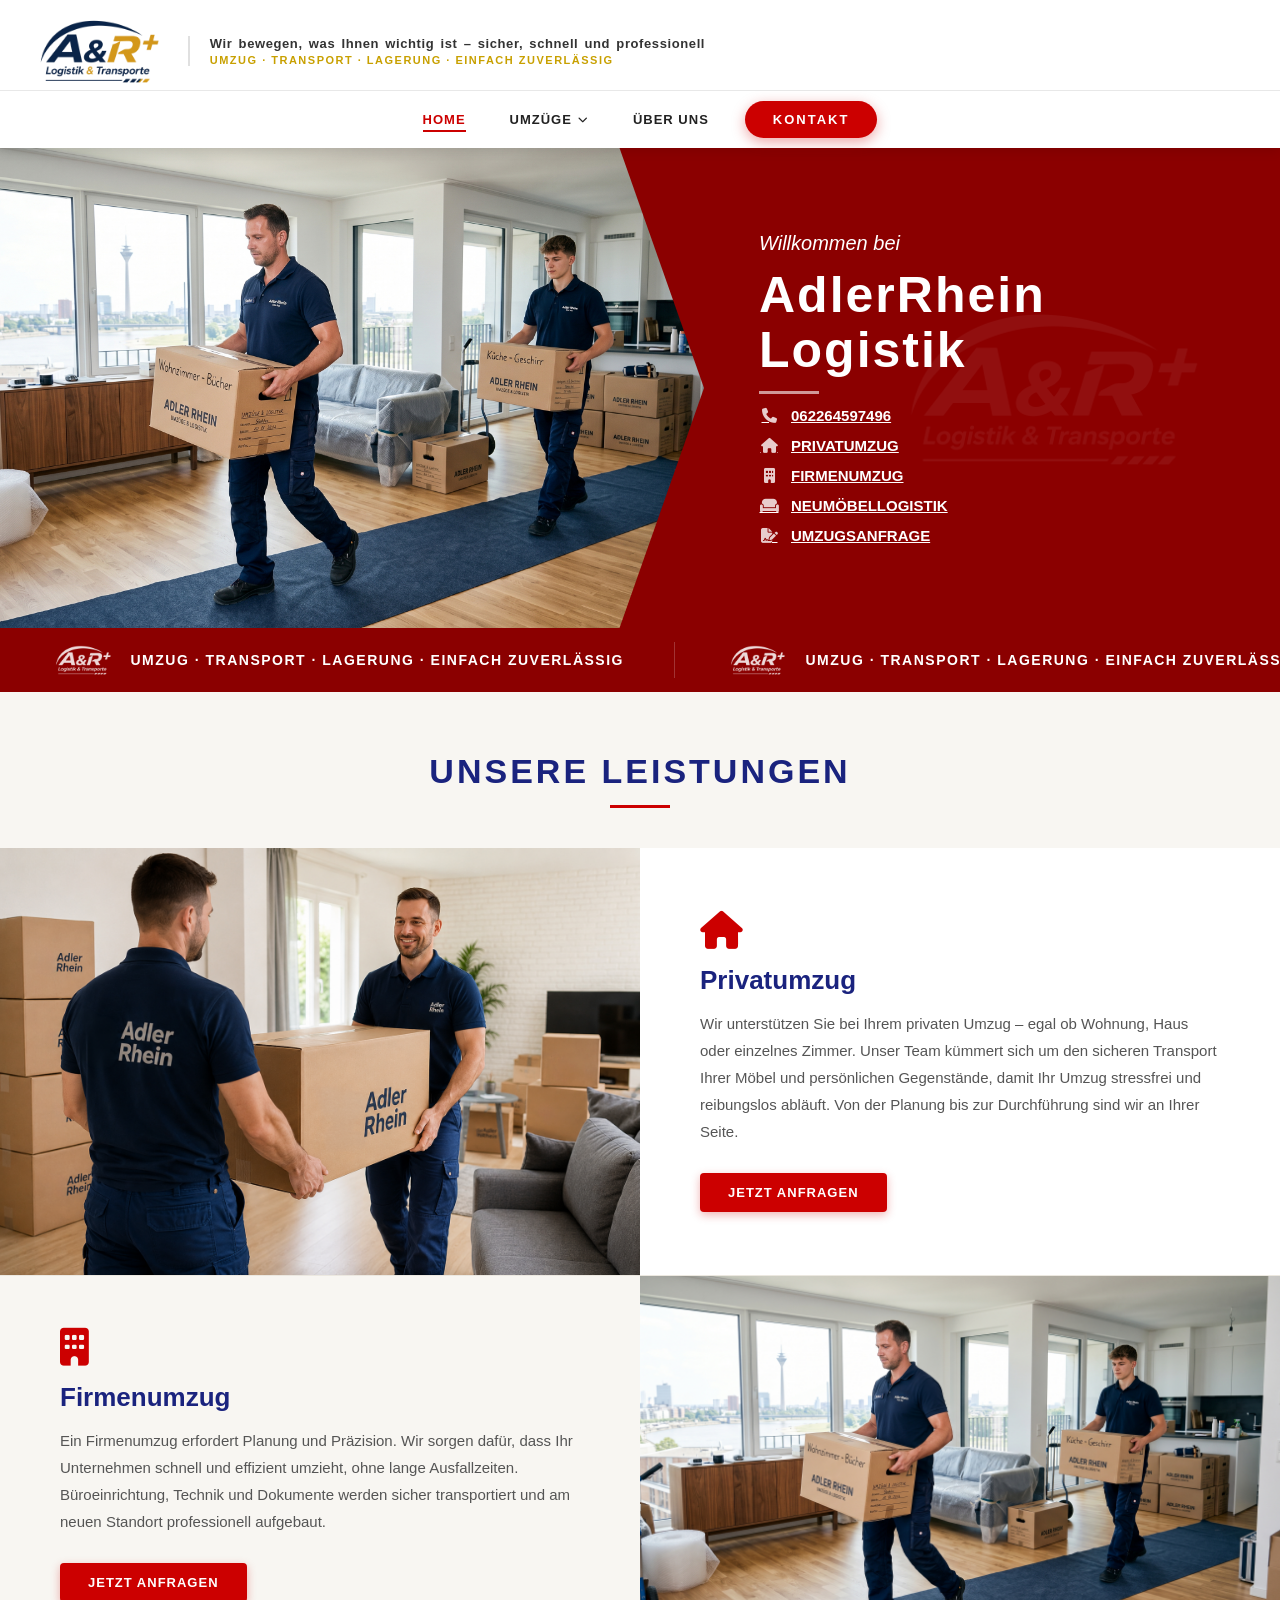
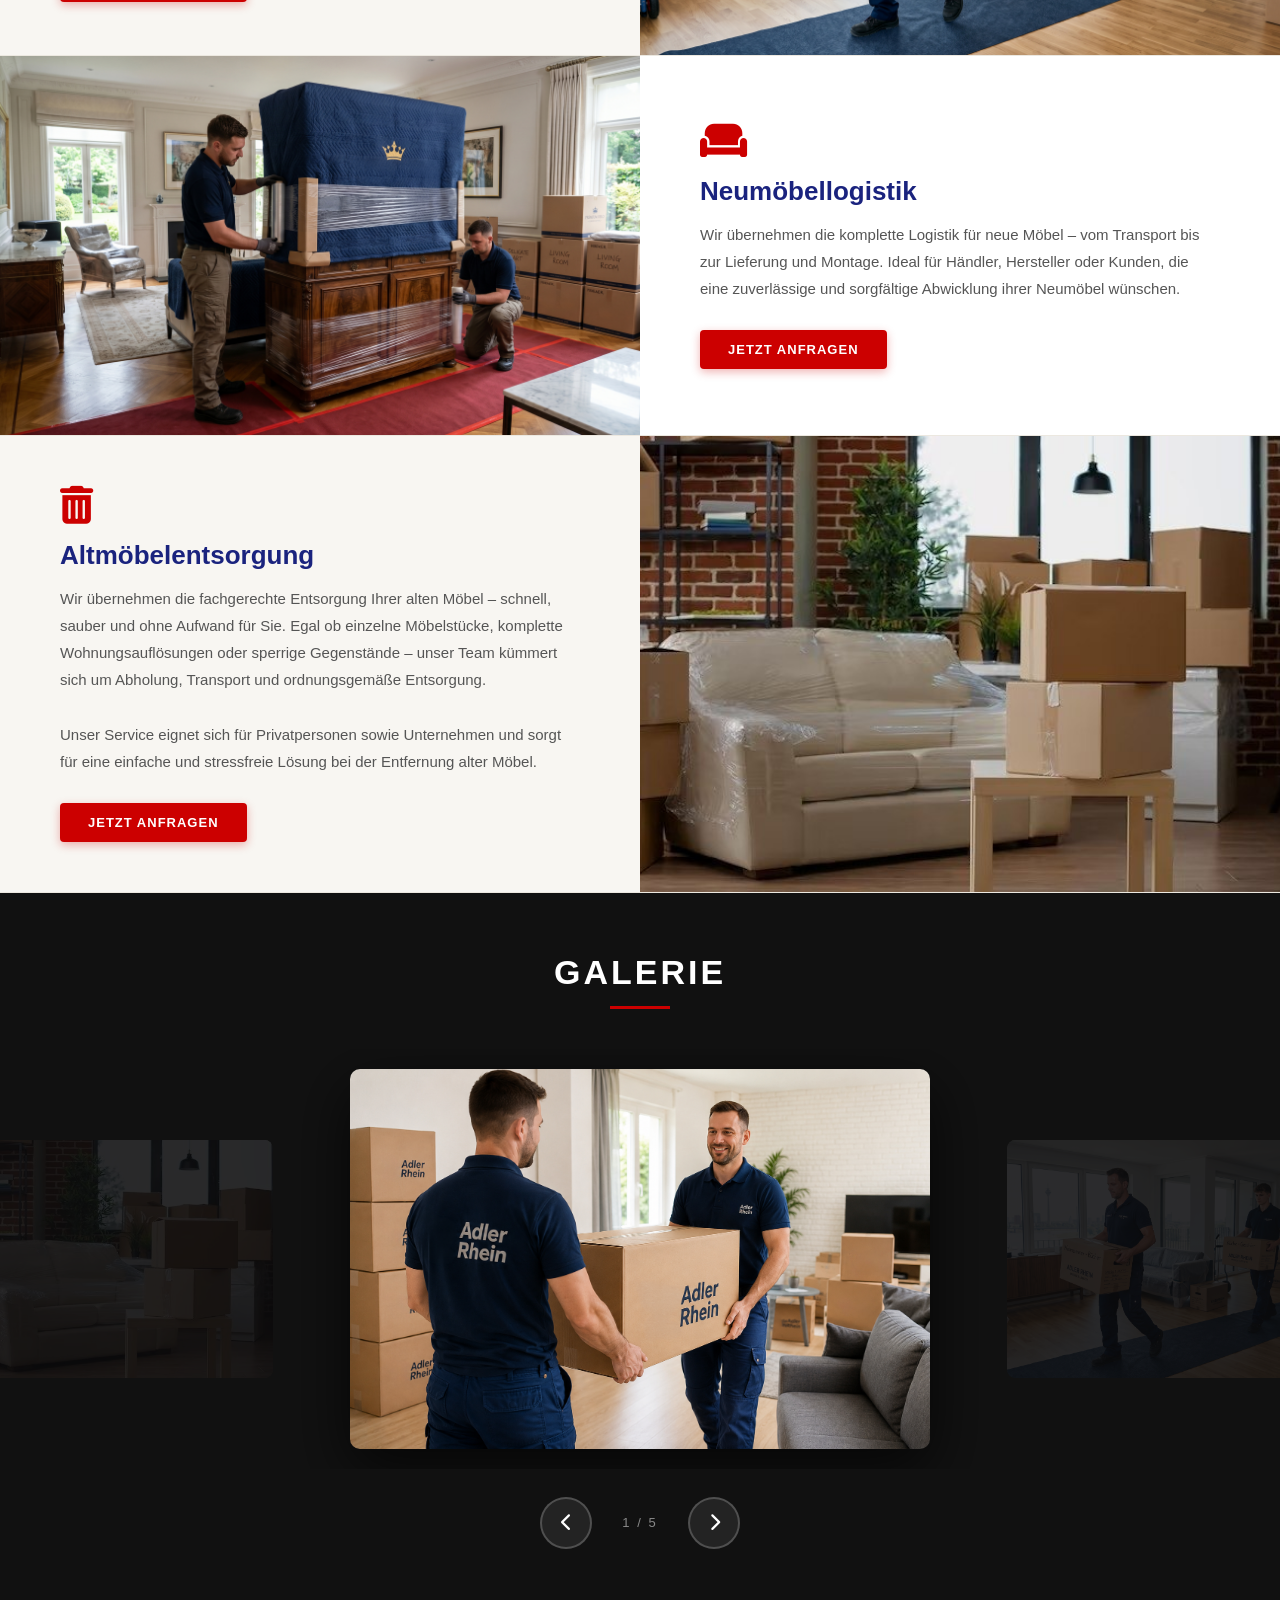
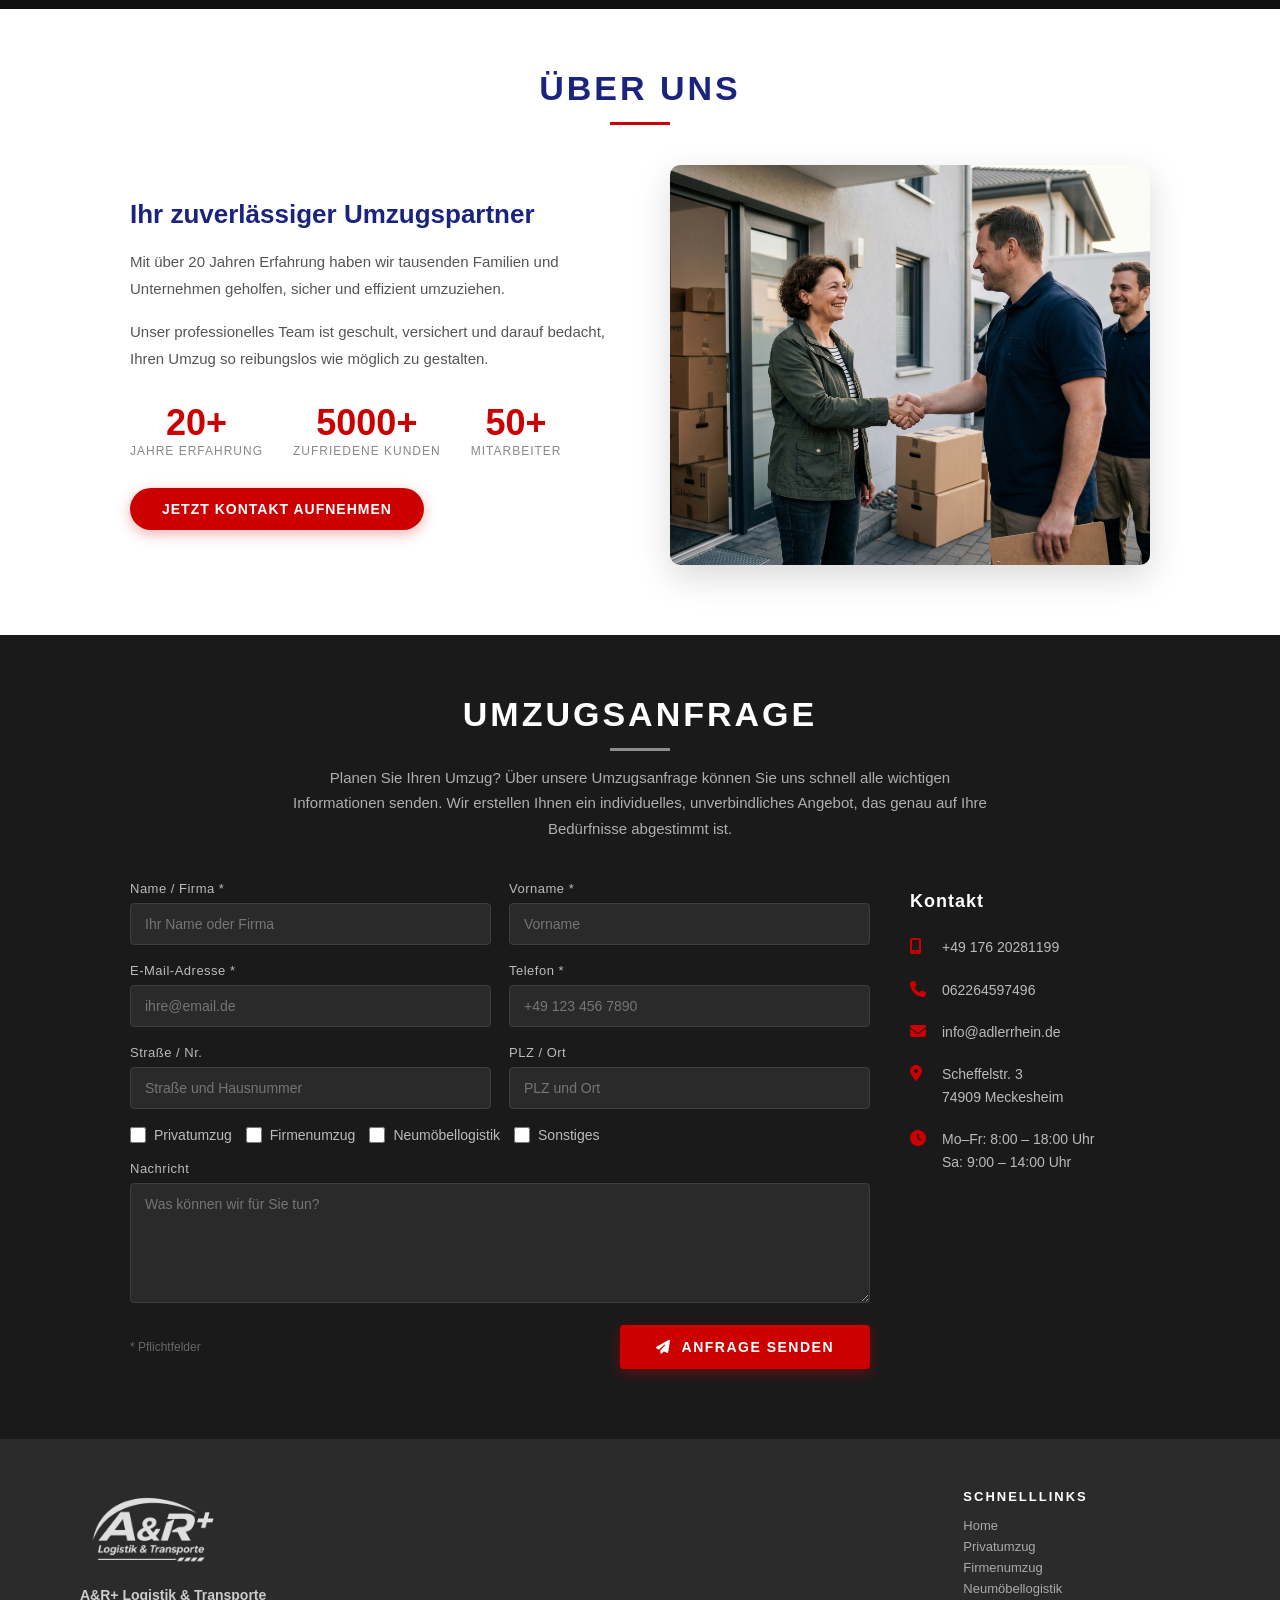
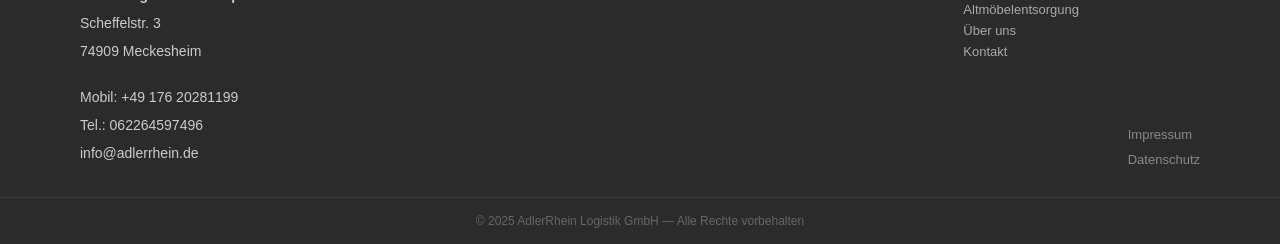
==== commit 586c9e89: "4 update" ====
--- a/index.html
+++ b/index.html
@@ -57,11 +57,12 @@
                 <img src="Ultra_realistic_professional_moving_service_202606242046 (2).jpg" alt="Adler Rhein Team">
             </div>
             <div id="hero-text">
+                <img src="logo no bg.png" class="hero-watermark" alt="" aria-hidden="true">
                 <p class="welcome-label">Willkommen bei</p>
                 <h2>AdlerRhein<br>Logistik</h2>
                 <div class="red-line"></div>
                 <!-- ↓ CHANGE PHONE -->
-                <a href="tel:+1234567890"><i class="fa-solid fa-phone"></i> TEL. 123-456-7890</a>
+                <a href="tel:062264597496"><i class="fa-solid fa-phone"></i> 062264597496</a>
                 <a href="#privatumzug"><i class="fa-solid fa-house"></i> PRIVATUMZUG</a>
                 <a href="#firmenumzug"><i class="fa-solid fa-building"></i> FIRMENUMZUG</a>
                 <a href="#neumoebel"><i class="fa-solid fa-couch"></i> NEUMÖBELLOGISTIK</a>
@@ -259,7 +260,7 @@
                      2. Enter your email → click "Create Access Key"
                      3. Copy the key and paste it below replacing YOUR_ACCESS_KEY
                 -->
-                <input type="hidden" name="access_key" value="YOUR_ACCESS_KEY">
+                <input type="hidden" name="access_key" value="a7dcb239-00aa-4a7d-a422-29d7ae7865d3">
                 <input type="hidden" name="subject"    value="Neue Umzugsanfrage – AdlerRhein Logistik">
                 <input type="hidden" name="from_name"  value="AdlerRhein Logistik Website">
                 <input type="hidden" name="botcheck"   value="" style="display:none">
@@ -336,12 +337,12 @@
                 <h3>Kontakt</h3>
                 <!-- ↓ CHANGE CONTACT DETAILS -->
                 <div class="info-item">
+                    <i class="fa-solid fa-mobile-screen"></i>
+                    <span>+49 176 20281199</span>
+                </div>
+                <div class="info-item">
                     <i class="fa-solid fa-phone"></i>
-                    <span>TEL. 123-456-7890</span>
-                </div>
-                <div class="info-item">
-                    <i class="fa-solid fa-fax"></i>
-                    <span>FAX. 123-456-7891</span>
+                    <span>062264597496</span>
                 </div>
                 <div class="info-item">
                     <i class="fa-solid fa-envelope"></i>
@@ -349,7 +350,7 @@
                 </div>
                 <div class="info-item">
                     <i class="fa-solid fa-location-dot"></i>
-                    <span>Musterstraße 1<br>12345 Musterstadt</span>
+                    <span>Scheffelstr. 3<br>74909 Meckesheim</span>
                 </div>
                 <div class="info-item">
                     <i class="fa-solid fa-clock"></i>
--- a/style.css
+++ b/style.css
@@ -30,9 +30,9 @@
 .header-logo {
     display: flex;
     align-items: center;
-    justify-content: center;
+    justify-content: flex-start;
     gap: 20px;
-    padding: 12px 20px 0;
+    padding: 12px 28px 0;
     animation: fadeInDown .7s ease both;
 }
 .header-logo-img {
@@ -58,7 +58,8 @@
     color: #333;
     font-size: 13px;
     font-weight: 600;
-    letter-spacing: .2px;
+    letter-spacing: .6px;
+    word-spacing: 2px;
 }
 .header-sub {
     color: #c8a000;
@@ -70,10 +71,14 @@
 
 /* footer logo */
 .footer-logo-img {
-    height: 60px;
+    height: 80px;
     width: auto;
+    max-width: 160px;
     object-fit: contain;
+    object-position: left center;
     margin-bottom: 12px;
+    margin-left: 0;
+    display: block;
     filter: brightness(0) invert(1);
     opacity: .85;
 }
@@ -225,7 +230,22 @@
     background: #8b0000;
     min-height: 480px;
     overflow: hidden;
-}
+    position: relative;
+}
+.hero-watermark {
+    position: absolute;
+    top: 50%;
+    left: 60%;
+    transform: translate(-50%, -50%);
+    width: 85%;
+    max-width: 340px;
+    opacity: 0.06;
+    filter: brightness(0) invert(1);
+    pointer-events: none;
+    z-index: 0;
+}
+#hero-text    { position: relative; z-index: 2; }
+#hero-image-wrap { position: relative; z-index: 2; }
 #hero-image-wrap {
     width: 55%;
     flex-shrink: 0;
@@ -343,8 +363,6 @@
     height: 64px;
     display: flex;
     align-items: center;
-    border-top: 2px solid rgba(255,255,255,.15);
-    border-bottom: 2px solid rgba(255,255,255,.15);
 }
 .ticker-track {
     display: flex;
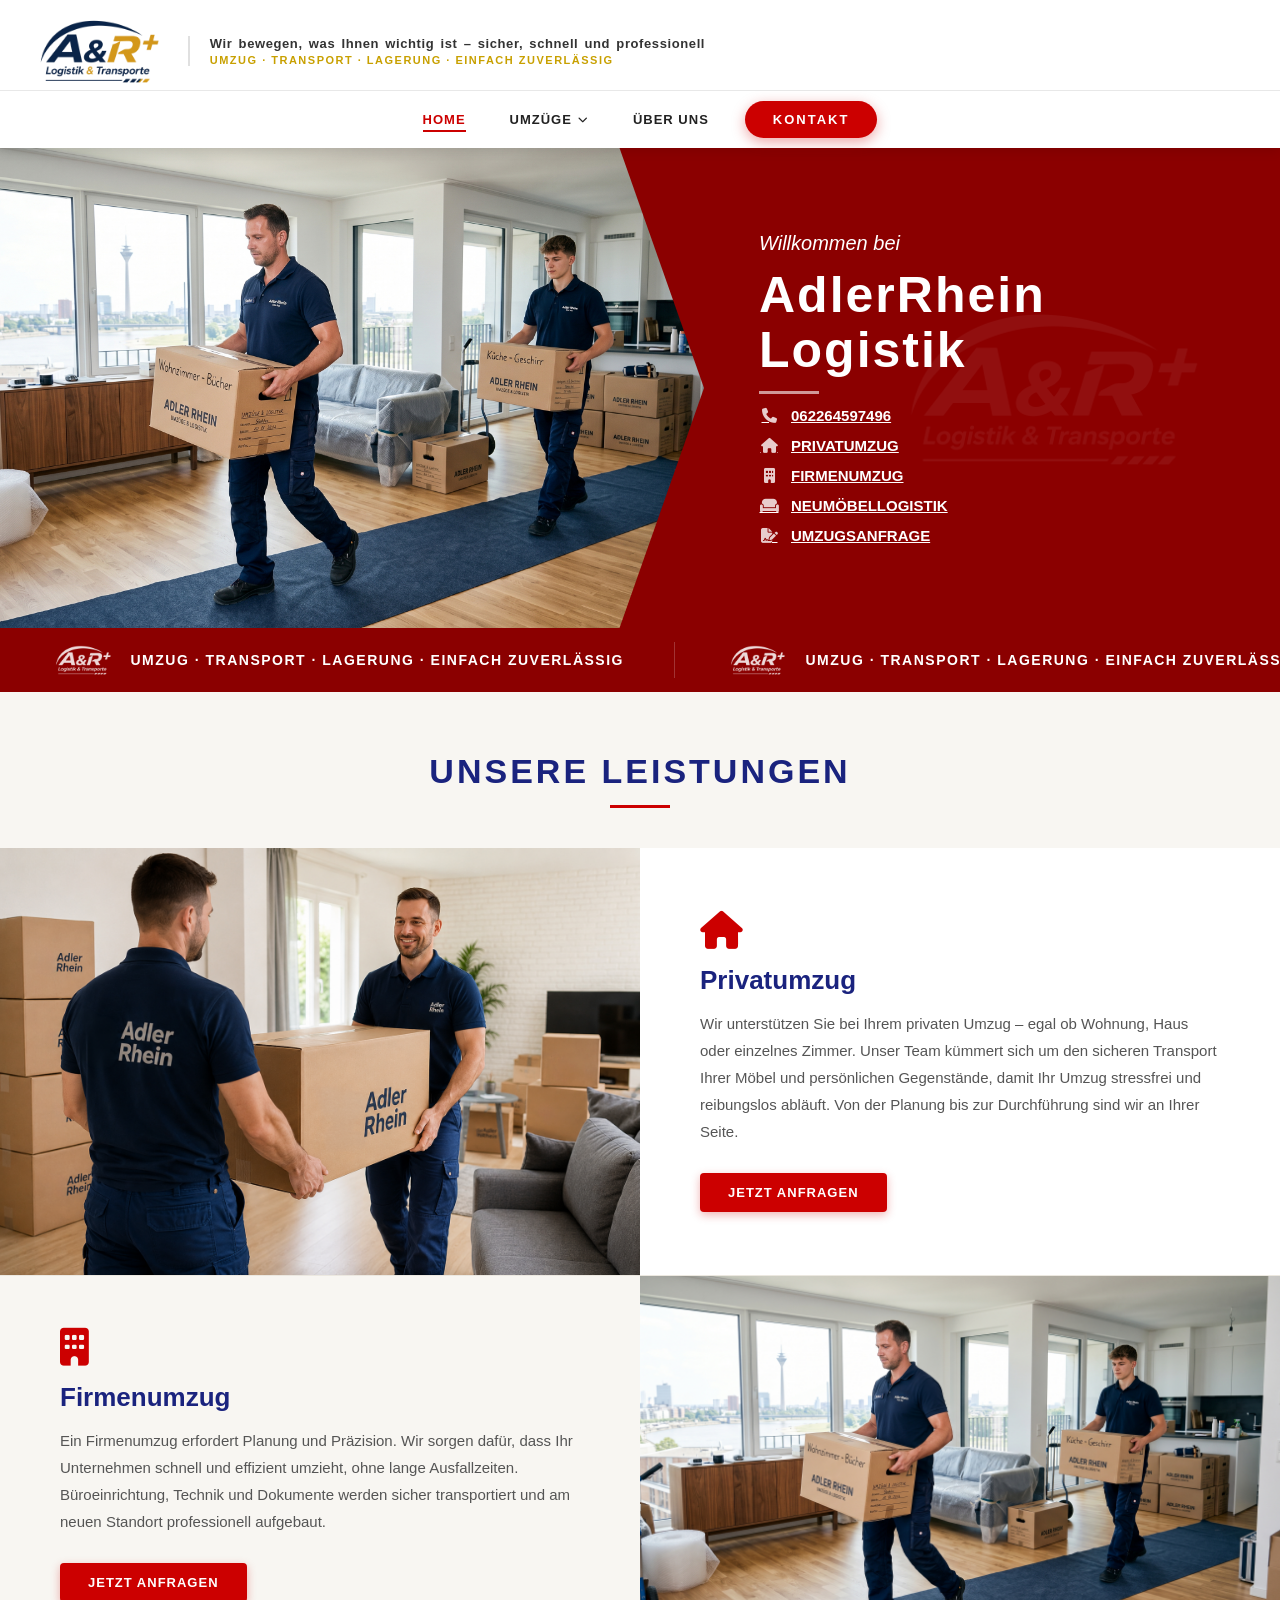
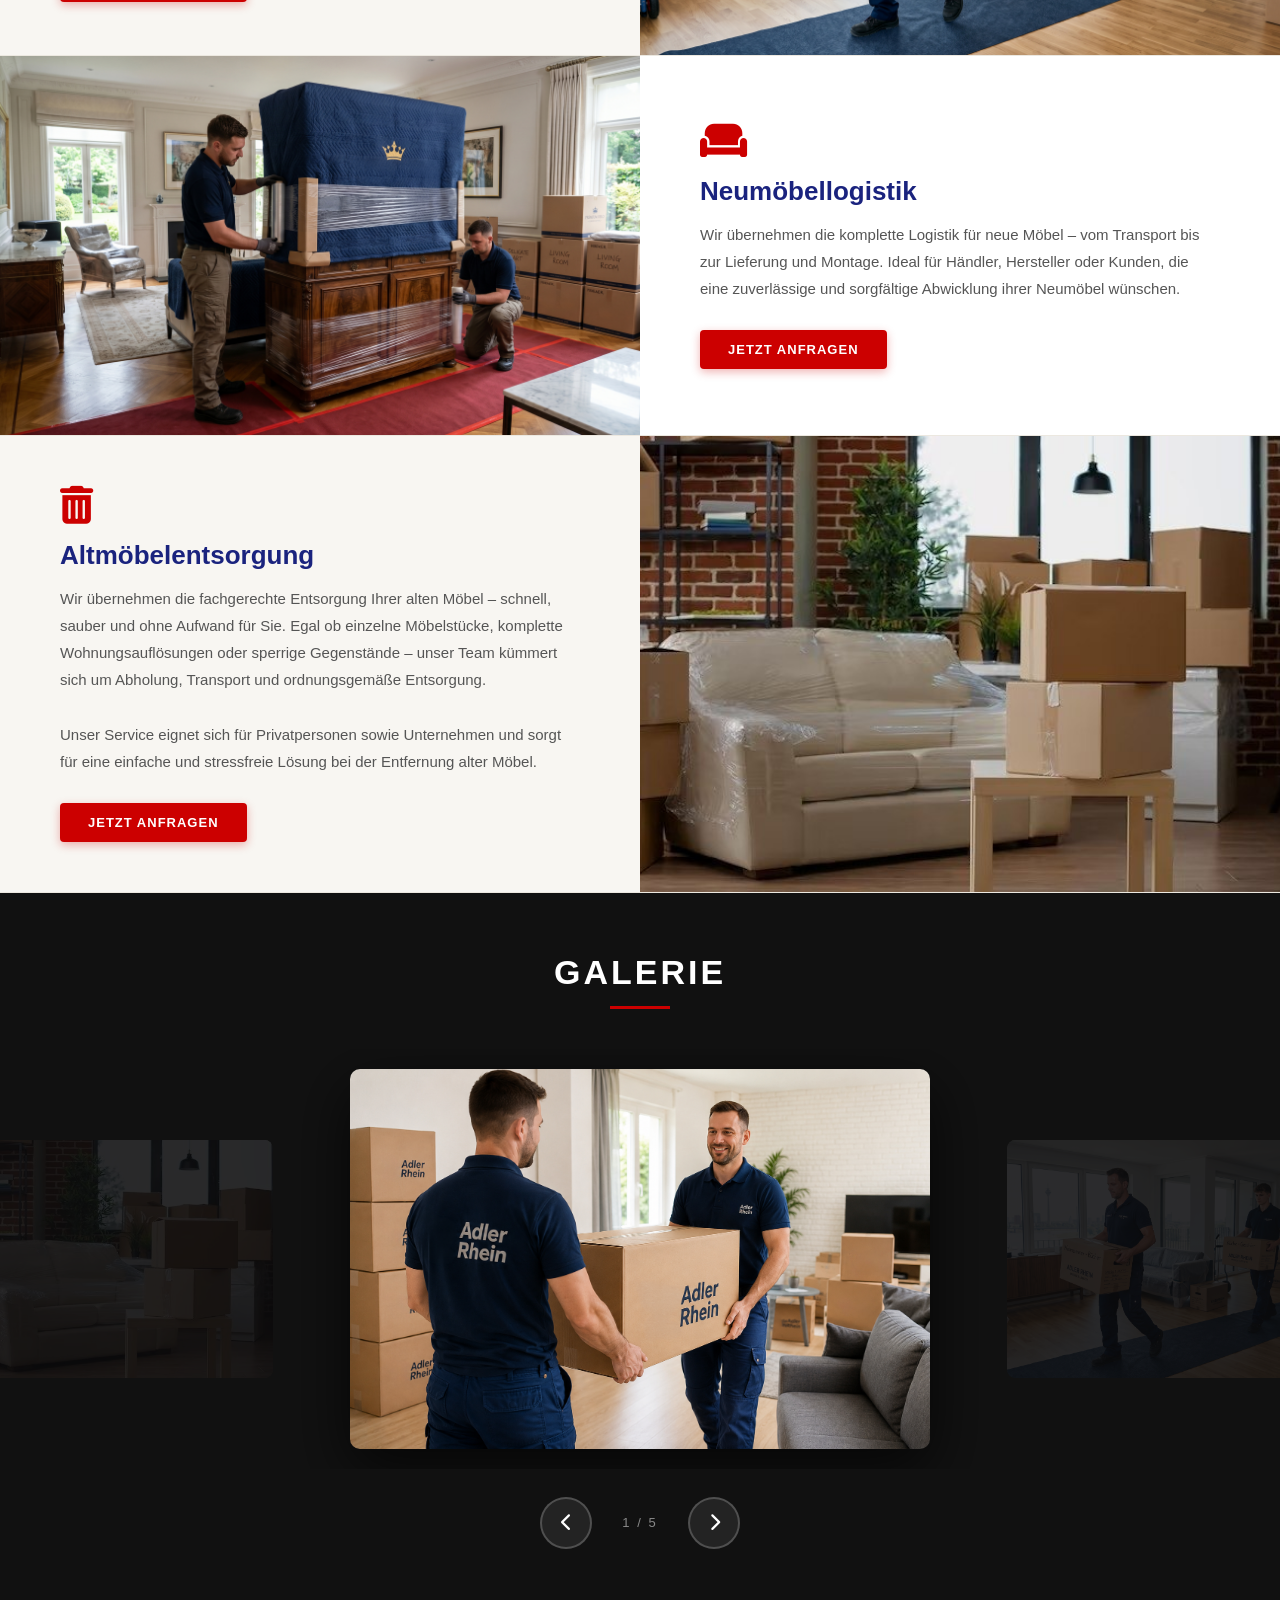
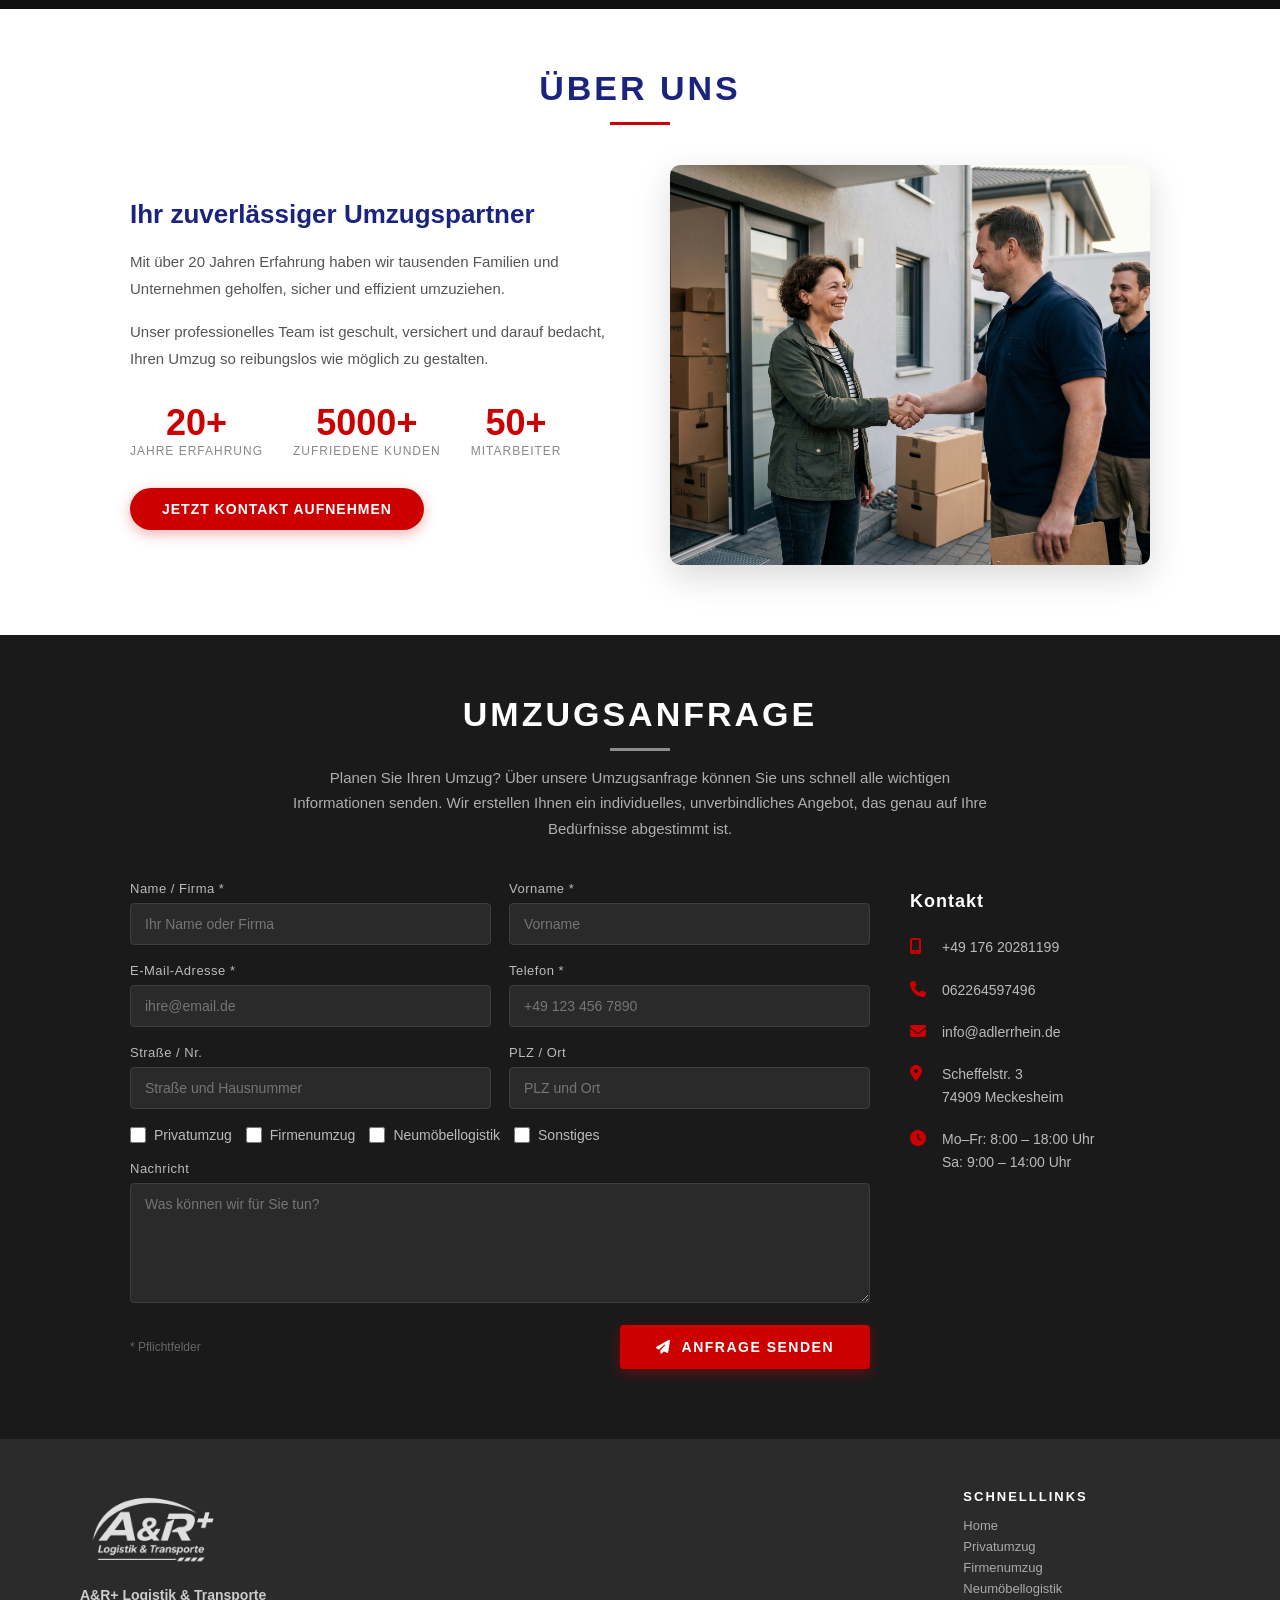
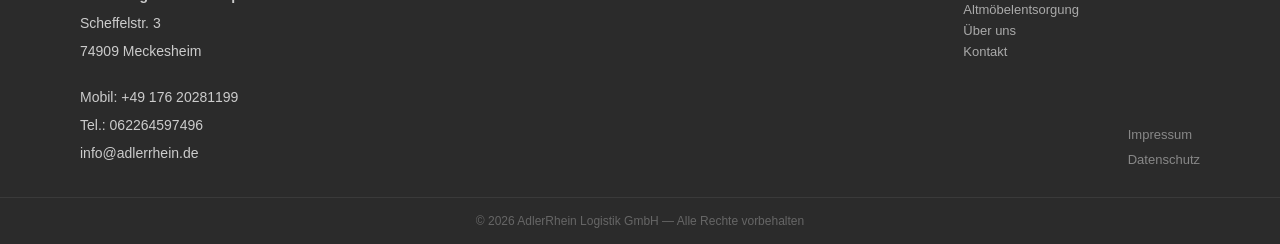
==== commit 5263d9af: "5 update Co-Authored-By: Claude Sonnet 4.6 <noreply@anthropic.com>" ====
--- a/index.html
+++ b/index.html
@@ -392,7 +392,7 @@
         </div>
     </div>
     <div id="footer-bottom">
-        <p>© 2025 AdlerRhein Logistik GmbH — Alle Rechte vorbehalten</p>
+        <p>© 2026 AdlerRhein Logistik GmbH — Alle Rechte vorbehalten</p>
     </div>
 </footer>
 
